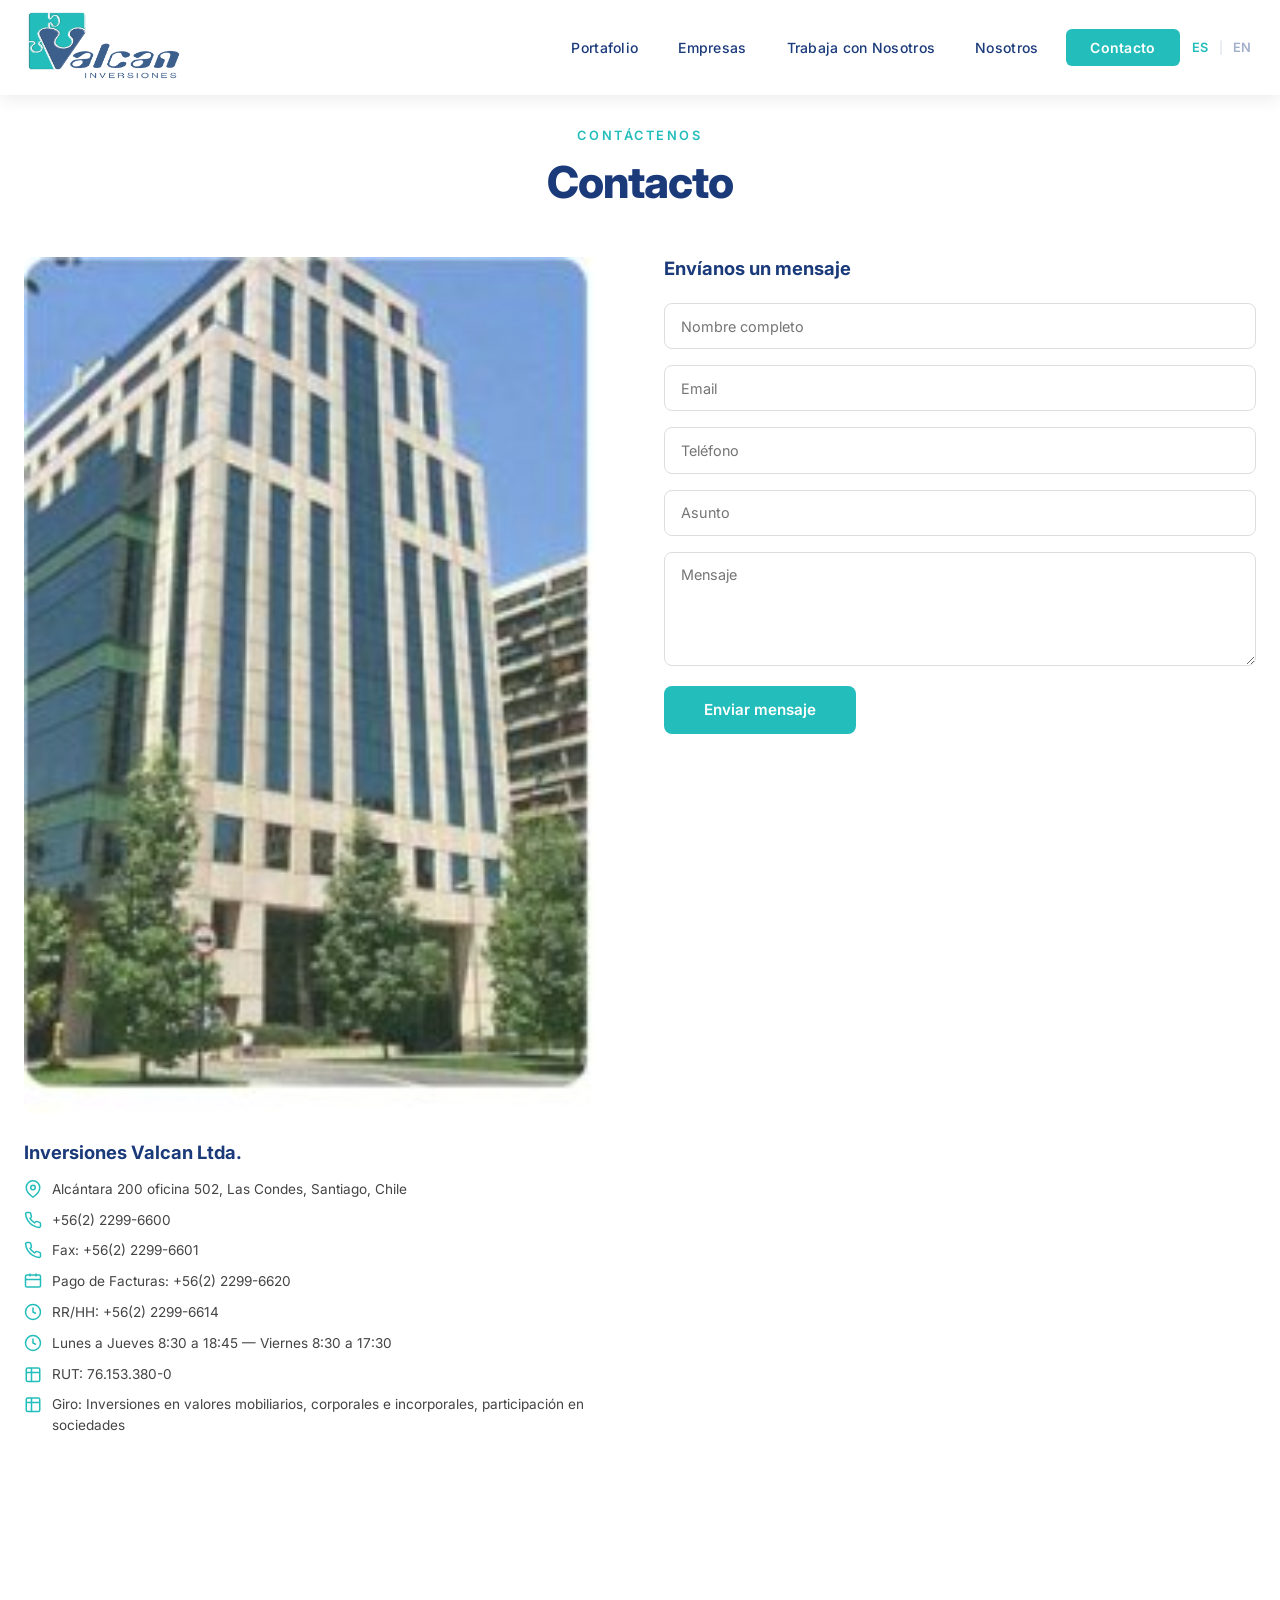
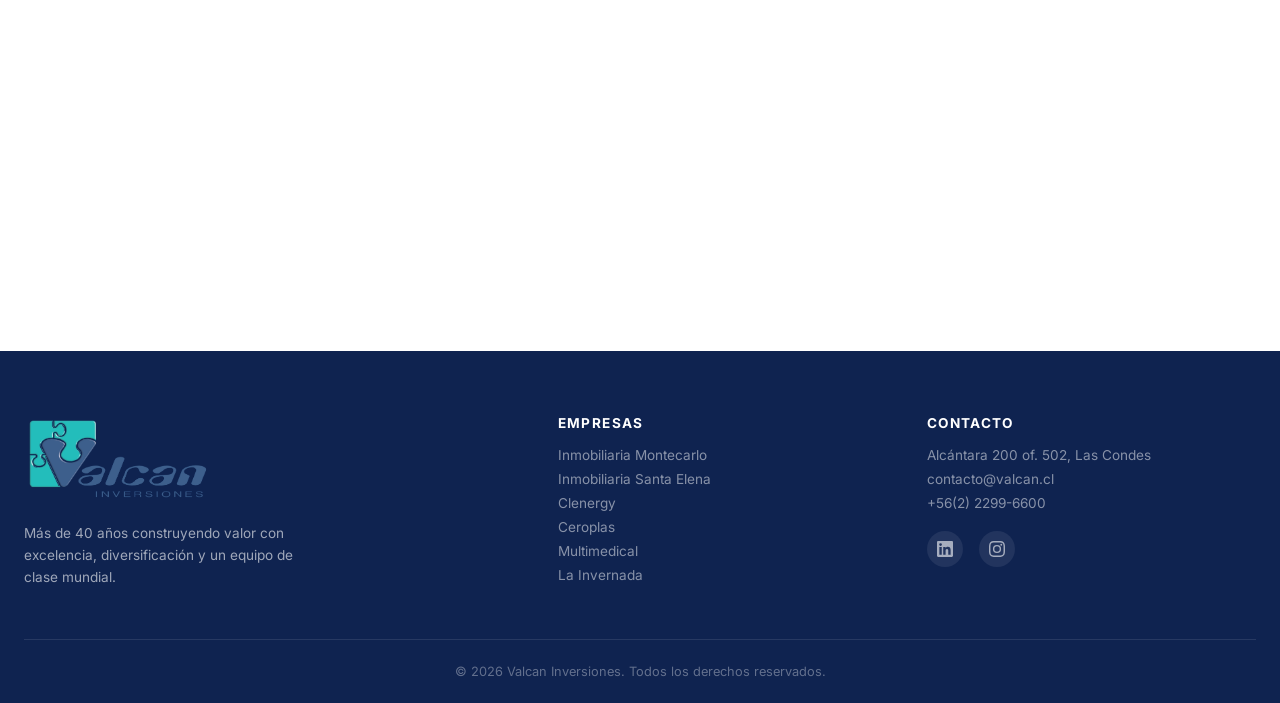
==== pages/contacto.html @ 9cddfce6 "fix: renombra imágenes sin espacios para compatibilidad con GitHub Pages Linux es case-sensitive y l" ====
<!DOCTYPE html>
<html lang="es">
<head>
  <meta charset="UTF-8">
  <meta name="viewport" content="width=device-width, initial-scale=1.0">
  <title>Contacto — Valcan Inversiones</title>
  <link rel="preconnect" href="https://fonts.googleapis.com">
  <link rel="preconnect" href="https://fonts.gstatic.com" crossorigin>
  <link href="https://fonts.googleapis.com/css2?family=Inter:wght@300;400;500;600;700;800&display=swap" rel="stylesheet">
  <link rel="stylesheet" href="../assets/css/style.css">
</head>
<body>

  <!-- NAV -->
  <nav class="nav nav--scrolled" id="nav">
    <div class="nav__container">
      <a href="../index.html" class="nav__logo">
        <img src="../assets/images/logo-valcan.png" alt="Valcan Inversiones">
      </a>
      <button class="nav__toggle" id="navToggle" aria-label="Menú">
        <span></span>
        <span></span>
        <span></span>
      </button>
      <ul class="nav__links" id="navLinks">
        <li><a href="../index.html#proyectos" data-i18n="nav.portfolio">Portafolio</a></li>
        <li><a href="empresas.html" data-i18n="nav.companies">Empresas</a></li>
        <li><a href="trabaja.html" data-i18n="nav.work">Trabaja con Nosotros</a></li>
        <li><a href="../index.html#quienes" data-i18n="nav.about">Nosotros</a></li>
        <li><a href="contacto.html" class="nav__cta" data-i18n="nav.contact">Contacto</a></li>
        <li class="nav__lang">
          <button class="nav__lang-btn nav__lang-btn--active" data-lang="es">ES</button>
          <span class="nav__lang-sep">|</span>
          <button class="nav__lang-btn" data-lang="en">EN</button>
        </li>
      </ul>
    </div>
  </nav>

  <!-- CONTACTO -->
  <section class="contacto-page" id="contacto">
    <div class="section__container">
      <p class="section__label" data-i18n="contact.label">Contáctenos</p>
      <h2 class="section__title" data-i18n="contact.title">Contacto</h2>
      <div class="contacto__grid">
        <div class="contacto__left fade-up">
          <div class="contacto__img">
            <img src="../assets/images/contacto.jpg" alt="Oficinas Valcan Inversiones">
          </div>
          <div class="contacto__datos">
            <h3 data-i18n="contact.company">Inversiones Valcan Ltda.</h3>
            <ul>
              <li>
                <svg viewBox="0 0 24 24" fill="none" stroke="currentColor" stroke-width="2"><path d="M21 10c0 7-9 13-9 13s-9-6-9-13a9 9 0 0118 0z"/><circle cx="12" cy="10" r="3"/></svg>
                Alcántara 200 oficina 502, Las Condes, Santiago, Chile
              </li>
              <li>
                <svg viewBox="0 0 24 24" fill="none" stroke="currentColor" stroke-width="2"><path d="M22 16.92v3a2 2 0 01-2.18 2 19.79 19.79 0 01-8.63-3.07 19.5 19.5 0 01-6-6 19.79 19.79 0 01-3.07-8.67A2 2 0 014.11 2h3a2 2 0 012 1.72c.127.96.361 1.903.7 2.81a2 2 0 01-.45 2.11L8.09 9.91a16 16 0 006 6l1.27-1.27a2 2 0 012.11-.45c.907.339 1.85.573 2.81.7A2 2 0 0122 16.92z"/></svg>
                +56(2) 2299-6600
              </li>
              <li>
                <svg viewBox="0 0 24 24" fill="none" stroke="currentColor" stroke-width="2"><path d="M22 16.92v3a2 2 0 01-2.18 2 19.79 19.79 0 01-8.63-3.07 19.5 19.5 0 01-6-6 19.79 19.79 0 01-3.07-8.67A2 2 0 014.11 2h3a2 2 0 012 1.72c.127.96.361 1.903.7 2.81a2 2 0 01-.45 2.11L8.09 9.91a16 16 0 006 6l1.27-1.27a2 2 0 012.11-.45c.907.339 1.85.573 2.81.7A2 2 0 0122 16.92z"/></svg>
                Fax: +56(2) 2299-6601
              </li>
              <li>
                <svg viewBox="0 0 24 24" fill="none" stroke="currentColor" stroke-width="2"><rect x="2" y="4" width="20" height="16" rx="2"/><path d="M16 2v4M8 2v4M2 10h20"/></svg>
                Pago de Facturas: +56(2) 2299-6620
              </li>
              <li>
                <svg viewBox="0 0 24 24" fill="none" stroke="currentColor" stroke-width="2"><circle cx="12" cy="12" r="10"/><path d="M12 6v6l4 2"/></svg>
                RR/HH: +56(2) 2299-6614
              </li>
              <li>
                <svg viewBox="0 0 24 24" fill="none" stroke="currentColor" stroke-width="2"><circle cx="12" cy="12" r="10"/><path d="M12 6v6l4 2"/></svg>
                Lunes a Jueves 8:30 a 18:45 — Viernes 8:30 a 17:30
              </li>
              <li>
                <svg viewBox="0 0 24 24" fill="none" stroke="currentColor" stroke-width="2"><rect x="3" y="4" width="18" height="18" rx="2"/><path d="M3 10h18M10 4v18"/></svg>
                RUT: 76.153.380-0
              </li>
              <li>
                <svg viewBox="0 0 24 24" fill="none" stroke="currentColor" stroke-width="2"><rect x="3" y="4" width="18" height="18" rx="2"/><path d="M3 10h18M10 4v18"/></svg>
                Giro: Inversiones en valores mobiliarios, corporales e incorporales, participación en sociedades
              </li>
            </ul>
          </div>
        </div>
        <div class="contacto__right fade-up">
          <form class="contacto__form" onsubmit="event.preventDefault(); alert('Mensaje enviado. Gracias por contactarnos.');">
            <h3 data-i18n="contact.form_title">Envíanos un mensaje</h3>
            <div class="form__group">
              <input type="text" placeholder="Nombre completo" data-i18n-ph="contact.ph_name" required>
            </div>
            <div class="form__group">
              <input type="email" placeholder="Email" data-i18n-ph="contact.ph_email" required>
            </div>
            <div class="form__group">
              <input type="tel" placeholder="Teléfono" data-i18n-ph="contact.ph_phone">
            </div>
            <div class="form__group">
              <input type="text" placeholder="Asunto" data-i18n-ph="contact.ph_subject" required>
            </div>
            <div class="form__group">
              <textarea placeholder="Mensaje" data-i18n-ph="contact.ph_message" rows="5" required></textarea>
            </div>
            <button type="submit" class="form__btn" data-i18n="contact.send">Enviar mensaje</button>
          </form>
        </div>
      </div>
      <div class="contacto__mapa fade-up">
        <iframe src="https://www.google.com/maps/embed?pb=!1m18!1m12!1m3!1d3330.0!2d-70.5817!3d-33.4167!2m3!1f0!2f0!3f0!3m2!1i1024!2i768!4f13.1!3m3!1m2!1s0x9662cf6388a2e4e1%3A0x0!2sAlc%C3%A1ntara%20200%2C%20Las%20Condes%2C%20Santiago!5e0!3m2!1ses!2scl!4v1" width="100%" height="400" style="border:0; border-radius:10px;" allowfullscreen="" loading="lazy" referrerpolicy="no-referrer-when-downgrade"></iframe>
      </div>
    </div>
  </section>

  <!-- FOOTER -->
  <footer class="footer">
    <div class="section__container">
      <div class="footer__grid">
        <div class="footer__col">
          <img src="../assets/images/logo-valcan.png" alt="Valcan Inversiones" class="footer__logo">
          <p class="footer__desc" data-i18n="footer.desc">Más de 40 años construyendo valor con excelencia, diversificación y un equipo de clase mundial.</p>
        </div>
        <div class="footer__col">
          <h4 data-i18n="footer.companies">Empresas</h4>
          <ul>
            <li><a href="#">Inmobiliaria Montecarlo</a></li>
            <li><a href="#">Inmobiliaria Santa Elena</a></li>
            <li><a href="#">Clenergy</a></li>
            <li><a href="#">Ceroplas</a></li>
            <li><a href="#">Multimedical</a></li>
            <li><a href="#">La Invernada</a></li>
          </ul>
        </div>
        <div class="footer__col">
          <h4 data-i18n="footer.contact">Contacto</h4>
          <ul>
            <li>Alcántara 200 of. 502, Las Condes</li>
            <li><a href="mailto:contacto@valcan.cl">contacto@valcan.cl</a></li>
            <li><a href="tel:+56222996600">+56(2) 2299-6600</a></li>
          </ul>
          <div class="footer__social">
            <a href="#" aria-label="LinkedIn">
              <svg viewBox="0 0 24 24" fill="currentColor"><path d="M20.447 20.452h-3.554v-5.569c0-1.328-.027-3.037-1.852-3.037-1.853 0-2.136 1.445-2.136 2.939v5.667H9.351V9h3.414v1.561h.046c.477-.9 1.637-1.85 3.37-1.85 3.601 0 4.267 2.37 4.267 5.455v6.286zM5.337 7.433a2.062 2.062 0 01-2.063-2.065 2.064 2.064 0 112.063 2.065zm1.782 13.019H3.555V9h3.564v11.452zM22.225 0H1.771C.792 0 0 .774 0 1.729v20.542C0 23.227.792 24 1.771 24h20.451C23.2 24 24 23.227 24 22.271V1.729C24 .774 23.2 0 22.222 0h.003z"/></svg>
            </a>
            <a href="#" aria-label="Instagram">
              <svg viewBox="0 0 24 24" fill="currentColor"><path d="M12 2.163c3.204 0 3.584.012 4.85.07 3.252.148 4.771 1.691 4.919 4.919.058 1.265.069 1.645.069 4.849 0 3.205-.012 3.584-.069 4.849-.149 3.225-1.664 4.771-4.919 4.919-1.266.058-1.644.07-4.85.07-3.204 0-3.584-.012-4.849-.07-3.26-.149-4.771-1.699-4.919-4.92-.058-1.265-.07-1.644-.07-4.849 0-3.204.013-3.583.07-4.849.149-3.227 1.664-4.771 4.919-4.919 1.266-.057 1.645-.069 4.849-.069zM12 0C8.741 0 8.333.014 7.053.072 2.695.272.273 2.69.073 7.052.014 8.333 0 8.741 0 12c0 3.259.014 3.668.072 4.948.2 4.358 2.618 6.78 6.98 6.98C8.333 23.986 8.741 24 12 24c3.259 0 3.668-.014 4.948-.072 4.354-.2 6.782-2.618 6.979-6.98.059-1.28.073-1.689.073-4.948 0-3.259-.014-3.667-.072-4.947-.196-4.354-2.617-6.78-6.979-6.98C15.668.014 15.259 0 12 0zm0 5.838a6.162 6.162 0 100 12.324 6.162 6.162 0 000-12.324zM12 16a4 4 0 110-8 4 4 0 010 8zm6.406-11.845a1.44 1.44 0 100 2.881 1.44 1.44 0 000-2.881z"/></svg>
            </a>
          </div>
        </div>
      </div>
      <div class="footer__bottom">
        <p data-i18n="footer.copy">&copy; 2026 Valcan Inversiones. Todos los derechos reservados.</p>
      </div>
    </div>
  </footer>

  <script src="../assets/js/main.js"></script>

</body>
</html>
---- assets/css/style.css ----
/* ===== RESET & BASE ===== */
*,
*::before,
*::after {
  margin: 0;
  padding: 0;
  box-sizing: border-box;
}

:root {
  --azul: #1a3a7a;
  --teal: #23bdbb;
  --blanco: #ffffff;
  --negro: #0a0a0a;
  --gris: #f5f5f7;
  --azul-oscuro: #0f2350;
}

html {
  scroll-behavior: smooth;
}

body {
  font-family: 'Inter', sans-serif;
  color: var(--negro);
  background: var(--blanco);
  overflow-x: hidden;
}

/* ===== NAV ===== */
.nav {
  position: fixed;
  top: 0;
  left: 0;
  width: 100%;
  z-index: 1000;
  padding: 1rem 0;
  transition: background 0.4s ease, padding 0.4s ease, box-shadow 0.4s ease;
}

.nav--scrolled {
  background: #ffffff;
  padding: 0.5rem 0;
  box-shadow: 0 4px 16px rgba(0, 0, 0, 0.08);
}

.nav--scrolled .nav__toggle span {
  background: var(--azul);
}

.nav--scrolled .nav__links--open li a {
  color: #ffffff;
  font-size: 1.125rem;
}

.nav--scrolled .nav__links--open li a:hover {
  color: var(--teal);
}

.nav--scrolled .nav__links--open .nav__cta {
  background: #3dbf8a;
  color: #ffffff;
}

.nav--scrolled .nav__links--open .nav__lang-btn {
  color: rgba(255,255,255,0.5);
}

.nav--scrolled .nav__links--open .nav__lang-btn--active {
  color: var(--teal);
}

.nav--scrolled .nav__links--open .nav__lang-sep {
  color: rgba(255,255,255,0.25);
}

.nav__container {
  max-width: 1280px;
  margin: 0 auto;
  padding: 0 1.5rem;
  display: flex;
  align-items: center;
  justify-content: space-between;
}

.nav__logo img {
  height: 100px;
  width: auto;
  transition: height 0.4s ease;
}

.nav--scrolled .nav__logo img {
  height: 70px;
}

/* Hamburger */
.nav__toggle {
  display: flex;
  flex-direction: column;
  gap: 5px;
  background: none;
  border: none;
  cursor: pointer;
  padding: 4px;
  z-index: 1001;
}

.nav__toggle span {
  display: block;
  width: 26px;
  height: 2px;
  background: var(--blanco);
  border-radius: 2px;
  transition: transform 0.3s ease, opacity 0.3s ease;
}

.nav__toggle--active span:nth-child(1) {
  transform: translateY(7px) rotate(45deg);
}

.nav__toggle--active span:nth-child(2) {
  opacity: 0;
}

.nav__toggle--active span:nth-child(3) {
  transform: translateY(-7px) rotate(-45deg);
}

/* Nav links - mobile */
.nav__links {
  position: fixed;
  top: 0;
  right: -100%;
  width: 280px;
  height: 100vh;
  background: #1a3a7a;
  list-style: none;
  display: flex;
  flex-direction: column;
  padding: 6rem 2rem 2rem;
  gap: 0.5rem;
  transition: right 0.4s ease;
}

.nav__links--open {
  right: 0;
}

.nav__links li a {
  color: #ffffff;
  text-decoration: none;
  font-size: 1.125rem;
  font-weight: 500;
  padding: 0.75rem 0;
  display: block;
  letter-spacing: 0.02em;
  transition: color 0.3s ease;
  border-bottom: 1px solid rgba(255, 255, 255, 0.08);
}

.nav__links li a:hover {
  color: var(--teal);
}

.nav__links .nav__cta {
  margin-top: 1rem;
  background: var(--teal);
  color: var(--blanco);
  text-align: center;
  padding: 0.75rem 1.5rem;
  border-radius: 6px;
  border-bottom: none;
  font-weight: 600;
  transition: background 0.3s ease;
}

.nav__links .nav__cta:hover {
  background: #1da5a3;
  color: var(--blanco);
}

/* Language selector */
.nav__lang {
  display: flex;
  align-items: center;
  gap: 0.35rem;
  margin-left: 0.5rem;
  padding: 0.5rem 0;
}

.nav__lang-btn {
  background: none;
  border: none;
  color: rgba(255,255,255,0.5);
  font-family: 'Inter', sans-serif;
  font-size: 0.8rem;
  font-weight: 600;
  cursor: pointer;
  padding: 0.15rem 0.3rem;
  border-radius: 3px;
  transition: color 0.3s ease;
}

.nav__lang-btn--active {
  color: var(--teal);
}

.nav__lang-sep {
  color: rgba(255,255,255,0.25);
  font-size: 0.75rem;
}

.nav--scrolled .nav__lang-btn {
  color: rgba(26,58,122,0.4);
}

.nav--scrolled .nav__lang-btn--active {
  color: var(--teal);
}

.nav--scrolled .nav__lang-sep {
  color: rgba(26,58,122,0.2);
}

/* ===== HERO ===== */
.hero {
  position: relative;
  min-height: 100vh;
  display: flex;
  align-items: center;
  justify-content: center;
  overflow: hidden;
}

.hero__bg {
  position: absolute;
  inset: 0;
  z-index: 0;
}

.hero__bg img {
  width: 100%;
  height: 100%;
  object-fit: cover;
  object-position: center;
}

.hero__overlay {
  position: absolute;
  inset: 0;
  z-index: 1;
  background: linear-gradient(
    160deg,
    rgba(15, 35, 80, 0.88) 0%,
    rgba(10, 10, 10, 0.7) 50%,
    rgba(15, 35, 80, 0.85) 100%
  );
}

.hero__content {
  position: relative;
  z-index: 2;
  max-width: 800px;
  padding: 6rem 1.5rem 3rem;
  text-align: center;
}

.hero__subtitle {
  color: var(--teal);
  font-size: 0.875rem;
  font-weight: 600;
  letter-spacing: 0.25em;
  text-transform: uppercase;
  margin-bottom: 1.25rem;
  opacity: 0;
  transform: translateY(20px);
  animation: fadeUp 0.8s ease 0.3s forwards;
}

.hero__title {
  color: var(--blanco);
  font-size: clamp(2.2rem, 6vw, 4.5rem);
  font-weight: 800;
  line-height: 1.1;
  margin-bottom: 1.5rem;
  letter-spacing: -0.02em;
  opacity: 0;
  transform: translateY(20px);
  animation: fadeUp 0.8s ease 0.5s forwards;
}

.hero__desc {
  color: rgba(255, 255, 255, 0.8);
  font-size: clamp(0.95rem, 2vw, 1.15rem);
  line-height: 1.7;
  max-width: 600px;
  margin: 0 auto 2.5rem;
  font-weight: 300;
  opacity: 0;
  transform: translateY(20px);
  animation: fadeUp 0.8s ease 0.7s forwards;
}

.hero__btn {
  display: inline-block;
  background: var(--teal);
  color: var(--blanco);
  text-decoration: none;
  padding: 1rem 2.5rem;
  border-radius: 6px;
  font-size: 0.95rem;
  font-weight: 600;
  letter-spacing: 0.02em;
  transition: background 0.3s ease, transform 0.3s ease, box-shadow 0.3s ease;
  opacity: 0;
  transform: translateY(20px);
  animation: fadeUp 0.8s ease 0.9s forwards;
}

.hero__btn:hover {
  background: #1da5a3;
  transform: translateY(-2px);
  box-shadow: 0 8px 30px rgba(35, 189, 187, 0.35);
}

@keyframes fadeUp {
  to {
    opacity: 1;
    transform: translateY(0);
  }
}

/* ===== FADE-UP ANIMATION ===== */
.fade-up {
  opacity: 0;
  transform: translateY(30px);
  transition: opacity 0.7s ease, transform 0.7s ease;
}

.fade-up--visible {
  opacity: 1;
  transform: translateY(0);
}

/* ===== SECTION COMMON ===== */
.section__container {
  max-width: 1280px;
  margin: 0 auto;
  padding: 0 1.5rem;
}

.section__label {
  color: var(--teal);
  font-size: 0.8rem;
  font-weight: 600;
  letter-spacing: 0.2em;
  text-transform: uppercase;
  text-align: center;
  margin-bottom: 0.75rem;
}

.section__label--light {
  color: var(--teal);
}

.section__title {
  font-size: clamp(1.75rem, 4vw, 2.75rem);
  font-weight: 800;
  text-align: center;
  color: var(--azul);
  margin-bottom: 3rem;
  letter-spacing: -0.02em;
}

.section__title--light {
  color: var(--blanco);
}

/* ===== RUBROS ===== */
.rubros {
  padding: 5rem 0;
  background: var(--blanco);
}

.rubros__grid {
  display: grid;
  grid-template-columns: 1fr;
  gap: 2rem;
}

.rubros__item {
  text-align: center;
  padding: 2rem 1.5rem;
  border-radius: 12px;
  background: var(--gris);
  transition: transform 0.3s ease, box-shadow 0.3s ease;
}

.rubros__item:hover {
  transform: translateY(-6px);
  box-shadow: 0 12px 40px rgba(26, 58, 122, 0.12);
}

.rubros__icon {
  width: 56px;
  height: 56px;
  margin: 0 auto 1.25rem;
  color: var(--azul);
}

.rubros__icon svg {
  width: 100%;
  height: 100%;
}

.rubros__item h3 {
  font-size: 1rem;
  font-weight: 700;
  color: var(--azul);
  margin-bottom: 0.5rem;
}

.rubros__item p {
  font-size: 0.85rem;
  color: #666;
  line-height: 1.5;
}

/* ===== PROYECTOS ===== */
.proyectos {
  padding: 5rem 0;
  background: var(--azul-oscuro);
}

.proyectos__grid {
  display: grid;
  grid-template-columns: 1fr;
  gap: 1rem;
  margin-bottom: 3rem;
}

.proyectos__item {
  position: relative;
  background: var(--bg, var(--azul));
  border-radius: 10px;
  overflow: hidden;
  min-height: 200px;
  cursor: pointer;
}

.proyectos__item img {
  position: absolute;
  inset: 0;
  width: 100%;
  height: 100%;
  object-fit: cover;
  z-index: 0;
}

.proyectos__overlay {
  position: absolute;
  inset: 0;
  display: flex;
  flex-direction: column;
  justify-content: flex-end;
  padding: 1.5rem;
  background: linear-gradient(to top, rgba(10,25,60,0.85) 0%, rgba(10,25,60,0.2) 60%, transparent 100%);
  transition: background 0.3s ease;
}

.proyectos__item:hover .proyectos__overlay {
  background: linear-gradient(to top, rgba(10,25,60,0.9) 0%, rgba(10,25,60,0.4) 60%, rgba(10,25,60,0.15) 100%);
}

.proyectos__cat {
  font-size: 0.7rem;
  font-weight: 600;
  text-transform: uppercase;
  letter-spacing: 0.15em;
  color: var(--teal);
  margin-bottom: 0.25rem;
}

.proyectos__overlay h3 {
  color: var(--blanco);
  font-size: 1.15rem;
  font-weight: 700;
}

.proyectos__overlay p {
  color: rgba(255,255,255,0.7);
  font-size: 0.8rem;
  margin-top: 0.25rem;
}

/* Stats */
.proyectos__stats {
  display: grid;
  grid-template-columns: repeat(2, 1fr);
  gap: 1.5rem;
  padding-top: 1rem;
}

.proyectos__stat {
  text-align: center;
}

.proyectos__stat-num {
  display: block;
  font-size: clamp(1.5rem, 4vw, 2.5rem);
  font-weight: 800;
  color: var(--teal);
}

.proyectos__stat-label {
  font-size: 0.8rem;
  color: rgba(255,255,255,0.6);
  text-transform: uppercase;
  letter-spacing: 0.05em;
}

/* ===== QUIÉNES SOMOS ===== */
.quienes {
  padding: 5rem 0;
  background: var(--blanco);
}

.quienes__grid {
  display: grid;
  grid-template-columns: 1fr;
  gap: 2.5rem;
}

.quienes__img img {
  width: 100%;
  border-radius: 10px;
  object-fit: cover;
  max-height: 400px;
}

.quienes__text p {
  font-size: 0.95rem;
  line-height: 1.8;
  color: #444;
  margin-bottom: 1.25rem;
}

.quienes__text p:last-child {
  margin-bottom: 0;
}

/* ===== RANKING DONUT ===== */
.ranking {
  margin-top: 4rem;
  max-width: 750px;
  margin-left: auto;
  margin-right: auto;
}

.ranking__title {
  font-size: 1.15rem;
  font-weight: 700;
  color: var(--azul);
  text-align: center;
  margin-bottom: 2rem;
}

.ranking__donut {
  display: flex;
  flex-direction: column;
  align-items: center;
  gap: 2rem;
}

.ranking__illustration {
  display: none;
  flex-shrink: 0;
}

.ranking__illustration svg {
  height: 100%;
  width: auto;
}

.ranking__canvas-wrap {
  width: 240px;
  height: 240px;
  flex-shrink: 0;
}

.ranking__legend {
  display: flex;
  flex-direction: column;
  gap: 0.5rem;
  width: 100%;
  max-width: 300px;
}

.ranking__legend-item {
  display: flex;
  align-items: center;
  gap: 0.6rem;
  font-size: 0.82rem;
  color: #555;
}

.ranking__legend-dot {
  width: 12px;
  height: 12px;
  border-radius: 3px;
  flex-shrink: 0;
}

.ranking__legend-name {
  flex: 1;
  font-weight: 500;
}

.ranking__legend-pct {
  font-weight: 700;
  color: var(--azul);
}

.ranking__legend-item--highlight .ranking__legend-name {
  color: var(--teal);
  font-weight: 700;
}

.ranking__legend-item--highlight .ranking__legend-pct {
  color: var(--teal);
}

.ranking__source {
  font-size: 0.7rem;
  color: #999;
  text-align: right;
  margin-top: 1.5rem;
  font-style: italic;
}

/* ===== FUNDADOR ===== */
.fundador {
  padding: 5rem 0;
  background: var(--gris);
}

.fundador__grid {
  display: flex;
  flex-direction: column;
  align-items: center;
  gap: 2.5rem;
}

.fundador__photo {
  flex-shrink: 0;
}

.fundador__img {
  width: 140px;
  height: 140px;
  border-radius: 50%;
  object-fit: cover;
  box-shadow: 0 8px 30px rgba(26, 58, 122, 0.25);
}

.fundador__content {
  text-align: center;
  max-width: 600px;
}

.fundador__quote-icon {
  width: 36px;
  height: auto;
  color: var(--teal);
  opacity: 0.4;
  margin-bottom: 1.25rem;
}

.fundador__blockquote {
  font-size: clamp(1.05rem, 2.5vw, 1.3rem);
  line-height: 1.7;
  color: var(--azul);
  font-weight: 400;
  font-style: italic;
  margin-bottom: 1.5rem;
}

.fundador__info strong {
  display: block;
  font-size: 1rem;
  font-weight: 700;
  color: var(--azul);
}

.fundador__info span {
  font-size: 0.85rem;
  color: #888;
}

/* ===== TIMELINE ===== */
.timeline {
  padding: 5rem 0;
  background: var(--azul);
}

.timeline__list {
  position: relative;
  max-width: 700px;
  margin: 0 auto;
  padding-left: 2rem;
}

.timeline__list::before {
  content: '';
  position: absolute;
  left: 6px;
  top: 0;
  bottom: 0;
  width: 2px;
  background: rgba(255,255,255,0.15);
}

.timeline__item {
  position: relative;
  padding-bottom: 2.5rem;
}

.timeline__item:last-child {
  padding-bottom: 0;
}

.timeline__stem {
  display: none;
}

.timeline__dot {
  position: absolute;
  left: -2rem;
  top: 0.35rem;
  width: 14px;
  height: 14px;
  border-radius: 50%;
  background: var(--teal);
  border: 3px solid var(--azul);
  z-index: 1;
  transform: translateX(calc(-50% + 7px));
}

.timeline__card {
  background: rgba(255,255,255,0.06);
  border-radius: 10px;
  padding: 1.25rem 1.5rem;
  border: 1px solid rgba(255,255,255,0.08);
}

.timeline__year {
  font-size: 0.7rem;
  font-weight: 700;
  text-transform: uppercase;
  letter-spacing: 0.15em;
  color: var(--teal);
}

.timeline__card h3 {
  color: var(--blanco);
  font-size: 1.05rem;
  font-weight: 700;
  margin: 0.35rem 0 0.5rem;
}

.timeline__card p {
  color: rgba(255,255,255,0.65);
  font-size: 0.875rem;
  line-height: 1.6;
}

/* ===== PREMIOS ===== */
.premios {
  padding: 5rem 0;
  background: var(--blanco);
}

.premios__intro {
  font-size: 1.05rem;
  color: #444;
  line-height: 1.7;
  text-align: center;
  max-width: 650px;
  margin: -1.5rem auto 2.5rem;
}

.premios__list {
  list-style: none;
  max-width: 750px;
  margin: 0 auto 3.5rem;
  display: flex;
  flex-direction: column;
  gap: 0.75rem;
}

.premios__list li {
  position: relative;
  padding-left: 1.5rem;
  font-size: 0.9rem;
  color: #444;
  line-height: 1.6;
}

.premios__list li::before {
  content: '';
  position: absolute;
  left: 0;
  top: 0.5rem;
  width: 8px;
  height: 8px;
  border-radius: 50%;
  background: var(--teal);
}

.premios__trofeos {
  display: grid;
  grid-template-columns: 1fr;
  gap: 2rem;
}

.premios__trofeo {
  text-align: center;
}

.premios__trofeo-img {
  width: 200px;
  height: 260px;
  margin: 0 auto 1.25rem;
  border-radius: 10px;
  overflow: hidden;
  background: var(--gris);
}

.premios__trofeo-img img {
  width: 100%;
  height: 100%;
  object-fit: contain;
}

.premios__trofeo h3 {
  color: var(--azul);
  font-size: 1rem;
  font-weight: 700;
  margin-bottom: 0.25rem;
}

.premios__trofeo p {
  color: #666;
  font-size: 0.85rem;
}

/* ===== EMPRESAS ===== */
.empresas {
  padding: 5rem 0;
  background: var(--blanco);
}

.empresas--page {
  padding-top: 8rem;
}

.empresas__subtitle {
  font-size: 1.1rem;
  font-weight: 700;
  color: var(--azul);
  margin-bottom: 1.5rem;
  padding-bottom: 0.5rem;
  border-bottom: 2px solid var(--teal);
  display: inline-block;
}

.empresas__grid {
  display: grid;
  grid-template-columns: 1fr;
  gap: 1rem;
  margin-bottom: 3rem;
}

.empresas__card {
  padding: 1.5rem;
  border-radius: 10px;
  border: 1px solid #e8e8e8;
  transition: transform 0.3s ease, box-shadow 0.3s ease, border-color 0.3s ease;
}

.empresas__card:hover {
  transform: translateY(-4px);
  box-shadow: 0 8px 30px rgba(26, 58, 122, 0.1);
  border-color: var(--teal);
}

.empresas__card h4 {
  font-size: 0.95rem;
  font-weight: 700;
  color: var(--azul);
  margin-bottom: 0.5rem;
}

.empresas__card p {
  font-size: 0.85rem;
  color: #666;
  line-height: 1.5;
}

/* ===== FOOTER ===== */
.footer {
  padding: 4rem 0 0;
  background: var(--azul-oscuro);
  color: var(--blanco);
}

.footer__grid {
  display: grid;
  grid-template-columns: 1fr;
  gap: 2.5rem;
  padding-bottom: 3rem;
  border-bottom: 1px solid rgba(255,255,255,0.1);
}

.footer__logo {
  height: 88px;
  width: auto;
  margin-bottom: 1rem;
}

.footer__desc {
  font-size: 0.85rem;
  color: rgba(255,255,255,0.6);
  line-height: 1.6;
  max-width: 300px;
}

.footer__col h4 {
  font-size: 0.85rem;
  font-weight: 700;
  text-transform: uppercase;
  letter-spacing: 0.1em;
  margin-bottom: 1rem;
  color: var(--blanco);
}

.footer__col ul {
  list-style: none;
}

.footer__col ul li {
  margin-bottom: 0.5rem;
  font-size: 0.85rem;
  color: rgba(255,255,255,0.5);
}

.footer__col ul li a {
  color: rgba(255,255,255,0.5);
  text-decoration: none;
  transition: color 0.3s ease;
}

.footer__col ul li a:hover {
  color: var(--teal);
}

.footer__social {
  display: flex;
  gap: 1rem;
  margin-top: 1.25rem;
}

.footer__social a {
  width: 36px;
  height: 36px;
  border-radius: 50%;
  background: rgba(255,255,255,0.08);
  display: flex;
  align-items: center;
  justify-content: center;
  color: rgba(255,255,255,0.6);
  transition: background 0.3s ease, color 0.3s ease;
}

.footer__social a:hover {
  background: var(--teal);
  color: var(--blanco);
}

.footer__social svg {
  width: 16px;
  height: 16px;
}

.footer__bottom {
  text-align: center;
  padding: 1.5rem 0;
}

.footer__bottom p {
  font-size: 0.8rem;
  color: rgba(255,255,255,0.35);
}

/* ===== DESKTOP (768px+) ===== */
@media (min-width: 768px) {
  .nav__toggle {
    display: none;
  }

  .nav__links {
    position: static;
    width: auto;
    height: auto;
    background: transparent;
    flex-direction: row;
    padding: 0;
    gap: 0;
    align-items: center;
  }

  .nav--scrolled .nav__links li a {
    color: var(--azul);
  }

  .nav--scrolled .nav__links li a:hover {
    color: var(--teal);
  }

  .nav--scrolled .nav__links .nav__cta {
    color: var(--blanco);
  }

  .nav__links li a {
    font-size: 0.875rem;
    padding: 0.5rem 1.25rem;
    border-bottom: none;
    position: relative;
  }

  .nav__links li a::after {
    content: '';
    position: absolute;
    bottom: 0;
    left: 50%;
    width: 0;
    height: 2px;
    background: var(--teal);
    transition: width 0.3s ease, left 0.3s ease;
  }

  .nav__links li a:hover::after {
    width: 60%;
    left: 20%;
  }

  .nav__links .nav__cta {
    margin-top: 0;
    margin-left: 0.5rem;
    padding: 0.6rem 1.5rem;
  }

  .nav__links .nav__cta::after {
    display: none;
  }

  .hero__content {
    padding: 0 2rem;
  }

  /* Rubros desktop */
  .rubros__grid {
    grid-template-columns: repeat(5, 1fr);
    gap: 1.5rem;
  }

  /* Proyectos desktop */
  .proyectos__grid {
    grid-template-columns: repeat(4, 1fr);
    grid-auto-rows: 220px;
  }

  .proyectos__item--wide {
    grid-column: span 2;
  }

  .proyectos__item--tall {
    grid-row: span 2;
  }

  .proyectos__stats {
    grid-template-columns: repeat(4, 1fr);
  }

  /* Quiénes Somos desktop */
  .quienes__grid {
    grid-template-columns: 1fr 1.2fr;
    gap: 3.5rem;
    align-items: center;
  }

  .quienes__img img {
    max-height: 500px;
  }

  .ranking__donut {
    flex-direction: row;
    justify-content: center;
    align-items: center;
    gap: 2.5rem;
  }

  .ranking__illustration {
    display: block;
    height: 280px;
  }

  .ranking__canvas-wrap {
    width: 280px;
    height: 280px;
  }

  /* Fundador desktop */
  .fundador__grid {
    flex-direction: row;
    gap: 4rem;
  }

  .fundador__img {
    width: 180px;
    height: 180px;
  }

  .fundador__content {
    text-align: left;
  }

  /* Premios desktop */
  .premios__trofeos {
    grid-template-columns: repeat(3, 1fr);
  }

  /* Timeline desktop — horizontal */
  .timeline__list {
    display: grid;
    grid-template-columns: repeat(6, 1fr);
    gap: 0;
    max-width: 100%;
    padding-left: 0;
    position: relative;
  }

  .timeline__list::before {
    left: 0;
    right: 0;
    top: auto;
    bottom: auto;
    width: 100%;
    height: 2px;
    background: var(--teal);
    opacity: 0.5;
    /* Position at the dot row center */
    top: calc(50%);
    transform: translateY(-50%);
  }

  .timeline__item {
    display: flex;
    flex-direction: column;
    align-items: center;
    padding-bottom: 0;
    position: relative;
  }

  .timeline__stem {
    display: block;
    width: 1px;
    height: 28px;
    background: var(--teal);
    opacity: 0.5;
    flex-shrink: 0;
  }

  .timeline__year {
    font-size: 1.1rem;
    font-weight: 800;
    letter-spacing: 0.05em;
    color: var(--teal);
    margin-bottom: 0;
  }

  .timeline__dot {
    position: relative;
    left: auto;
    top: auto;
    transform: none;
    width: 14px;
    height: 14px;
    background: var(--teal);
    border: 3px solid var(--blanco);
    flex-shrink: 0;
    z-index: 2;
  }

  .timeline__card {
    text-align: center;
    padding: 0.75rem 0.5rem;
    background: transparent;
    border: none;
  }

  .timeline__card h3 {
    font-size: 0.8rem;
    margin: 0 0 0.3rem;
  }

  .timeline__card p {
    font-size: 0.7rem;
    line-height: 1.45;
  }

  /* Empresas desktop */
  .empresas__grid {
    grid-template-columns: repeat(2, 1fr);
  }

  /* Footer desktop */
  .footer__grid {
    grid-template-columns: 1.5fr 1fr 1fr;
  }
}

@media (min-width: 1024px) {
  .nav__logo img {
    height: 110px;
  }

  .nav--scrolled .nav__logo img {
    height: 75px;
  }

  .empresas__grid {
    grid-template-columns: repeat(3, 1fr);
  }

  .rubros__item {
    padding: 2.5rem 1.5rem;
  }
}

/* ===== CONTACTO PAGE ===== */
.contacto-page {
  padding: 8rem 0 4rem;
  background: var(--blanco);
}

.contacto__grid {
  display: grid;
  grid-template-columns: 1fr;
  gap: 3rem;
  margin-bottom: 3rem;
}

.contacto__img img {
  width: 100%;
  border-radius: 10px;
  object-fit: contain;
  background: var(--blanco);
}

.contacto__datos h3 {
  font-size: 1.15rem;
  font-weight: 700;
  color: var(--azul);
  margin: 1.5rem 0 1rem;
}

.contacto__datos ul {
  list-style: none;
  display: flex;
  flex-direction: column;
  gap: 0.65rem;
}

.contacto__datos li {
  display: flex;
  align-items: flex-start;
  gap: 0.6rem;
  font-size: 0.85rem;
  color: #444;
  line-height: 1.5;
}

.contacto__datos li svg {
  width: 18px;
  height: 18px;
  flex-shrink: 0;
  color: var(--teal);
  margin-top: 1px;
}

.contacto__form h3 {
  font-size: 1.15rem;
  font-weight: 700;
  color: var(--azul);
  margin-bottom: 1.5rem;
}

.contacto__mapa {
  margin-top: 2rem;
}

/* ===== FORMS (shared) ===== */
.form__group {
  margin-bottom: 1rem;
}

.form__group input,
.form__group textarea {
  width: 100%;
  padding: 0.85rem 1rem;
  border: 1px solid #ddd;
  border-radius: 8px;
  font-family: 'Inter', sans-serif;
  font-size: 0.9rem;
  color: var(--negro);
  transition: border-color 0.3s ease, box-shadow 0.3s ease;
  background: var(--blanco);
}

.form__group input:focus,
.form__group textarea:focus {
  outline: none;
  border-color: var(--teal);
  box-shadow: 0 0 0 3px rgba(35, 189, 187, 0.1);
}

.form__group textarea {
  resize: vertical;
}

.form__row {
  display: grid;
  grid-template-columns: 1fr;
  gap: 1rem;
}

.form__btn {
  display: inline-block;
  background: var(--teal);
  color: var(--blanco);
  border: none;
  padding: 0.9rem 2.5rem;
  border-radius: 8px;
  font-family: 'Inter', sans-serif;
  font-size: 0.95rem;
  font-weight: 600;
  cursor: pointer;
  transition: background 0.3s ease, transform 0.3s ease, box-shadow 0.3s ease;
}

.form__btn:hover {
  background: #1da5a3;
  transform: translateY(-2px);
  box-shadow: 0 8px 25px rgba(35, 189, 187, 0.3);
}

.form__group--file {
  margin-bottom: 1.5rem;
}

.form__file-label {
  display: inline-flex;
  align-items: center;
  gap: 0.5rem;
  padding: 0.7rem 1.25rem;
  border: 2px dashed #ccc;
  border-radius: 8px;
  cursor: pointer;
  font-size: 0.85rem;
  color: #666;
  transition: border-color 0.3s ease, color 0.3s ease;
}

.form__file-label:hover {
  border-color: var(--teal);
  color: var(--teal);
}

/* ===== TRABAJA PAGE ===== */
.trabaja-hero {
  position: relative;
  min-height: 45vh;
  display: flex;
  align-items: center;
  justify-content: center;
  background: var(--azul);
  overflow: hidden;
}

.trabaja-hero__overlay {
  position: absolute;
  inset: 0;
  background: linear-gradient(135deg, var(--azul) 0%, var(--azul-oscuro) 100%);
}

.trabaja-hero__content {
  position: relative;
  z-index: 1;
  text-align: center;
  padding: 6rem 1.5rem 3rem;
}

.trabaja-hero__label {
  color: var(--teal);
  font-size: 0.8rem;
  font-weight: 600;
  letter-spacing: 0.25em;
  text-transform: uppercase;
  margin-bottom: 1rem;
}

.trabaja-hero__title {
  color: var(--blanco);
  font-size: clamp(2rem, 5vw, 3.5rem);
  font-weight: 800;
  margin-bottom: 1rem;
  letter-spacing: -0.02em;
}

.trabaja-hero__desc {
  color: rgba(255,255,255,0.75);
  font-size: clamp(0.9rem, 2vw, 1.1rem);
  max-width: 550px;
  margin: 0 auto;
  line-height: 1.7;
  font-weight: 300;
}

.trabaja-cultura {
  padding: 5rem 0;
  background: var(--blanco);
}

.trabaja-cultura__grid {
  display: grid;
  grid-template-columns: 1fr;
  gap: 2rem;
}

.trabaja-cultura__card {
  text-align: center;
  padding: 2rem 1.5rem;
  border-radius: 12px;
  background: var(--gris);
  transition: transform 0.3s ease, box-shadow 0.3s ease;
}

.trabaja-cultura__card:hover {
  transform: translateY(-6px);
  box-shadow: 0 12px 40px rgba(26, 58, 122, 0.1);
}

.trabaja-cultura__icon {
  width: 56px;
  height: 56px;
  margin: 0 auto 1.25rem;
  color: var(--azul);
}

.trabaja-cultura__icon svg {
  width: 100%;
  height: 100%;
}

.trabaja-cultura__card h3 {
  font-size: 1.05rem;
  font-weight: 700;
  color: var(--azul);
  margin-bottom: 0.5rem;
}

.trabaja-cultura__card p {
  font-size: 0.85rem;
  color: #666;
  line-height: 1.6;
}

.trabaja-form-section {
  padding: 5rem 0;
  background: var(--azul);
}

.trabaja-form {
  max-width: 700px;
  margin: 0 auto;
}

.trabaja-form .form__group input,
.trabaja-form .form__group textarea {
  background: rgba(255,255,255,0.08);
  border-color: rgba(255,255,255,0.15);
  color: var(--blanco);
}

.trabaja-form .form__group input::placeholder,
.trabaja-form .form__group textarea::placeholder {
  color: rgba(255,255,255,0.45);
}

.trabaja-form .form__group input:focus,
.trabaja-form .form__group textarea:focus {
  border-color: var(--teal);
  box-shadow: 0 0 0 3px rgba(35, 189, 187, 0.15);
}

.trabaja-form .form__file-label {
  border-color: rgba(255,255,255,0.2);
  color: rgba(255,255,255,0.5);
}

.trabaja-form .form__file-label:hover {
  border-color: var(--teal);
  color: var(--teal);
}

@media (min-width: 768px) {
  .contacto__grid {
    grid-template-columns: 1fr 1fr;
  }

  .form__row {
    grid-template-columns: 1fr 1fr;
  }

  .trabaja-cultura__grid {
    grid-template-columns: repeat(3, 1fr);
  }
}
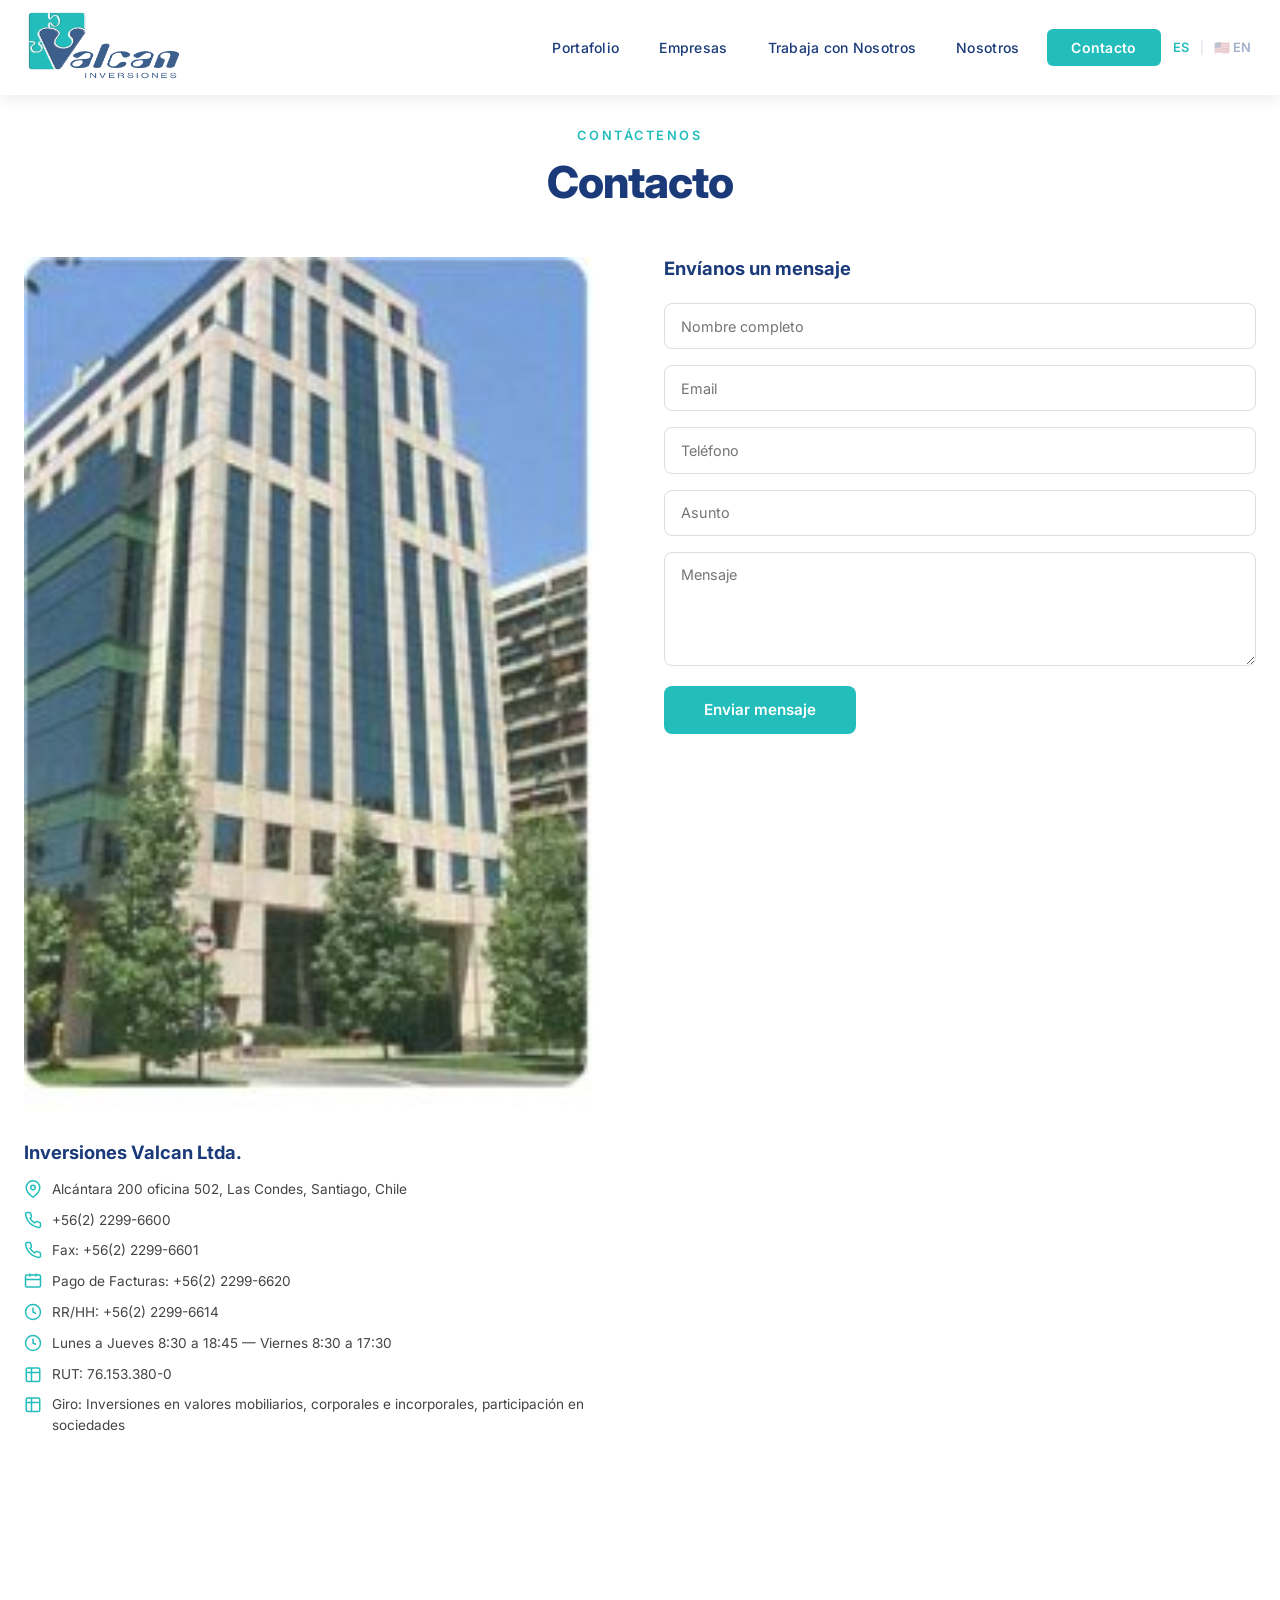
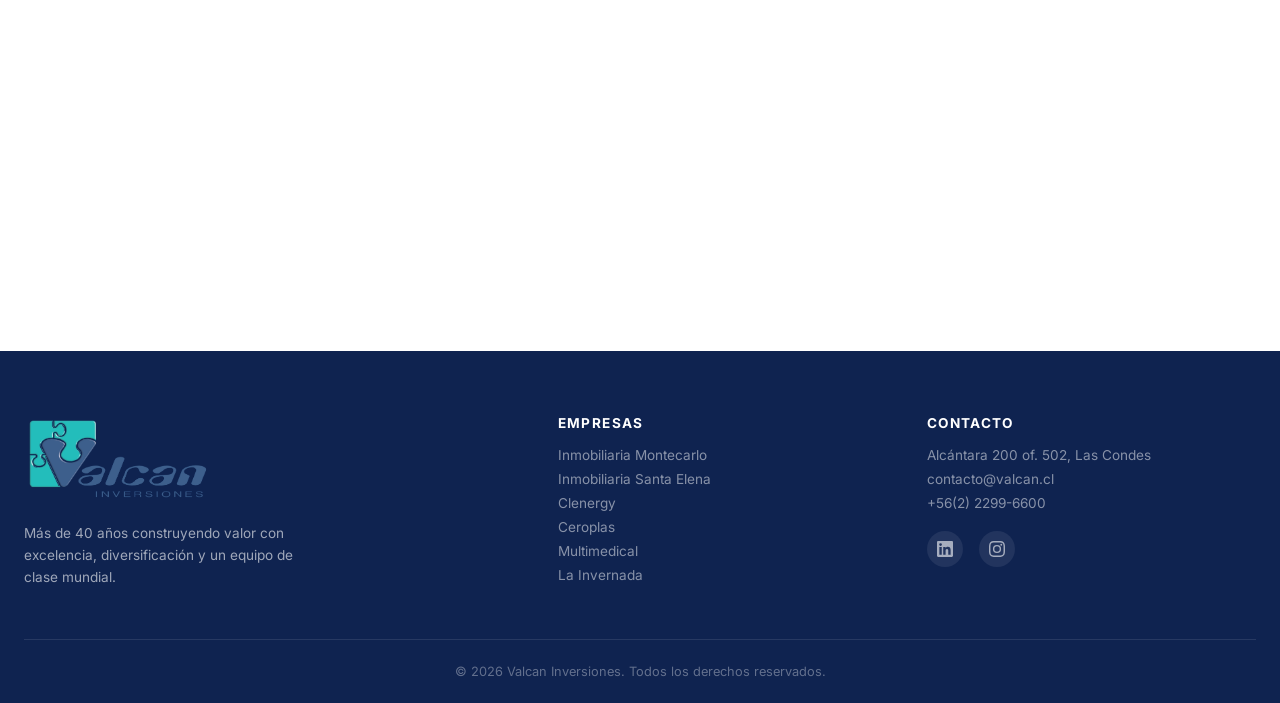
==== commit be48e804: "feat: agrega bandera 🇺🇸 al selector de idioma EN Co-Authored-By: Claude Opus 4.6 (1M context) <norep" ====
--- a/pages/contacto.html
+++ b/pages/contacto.html
@@ -31,7 +31,7 @@
         <li class="nav__lang">
           <button class="nav__lang-btn nav__lang-btn--active" data-lang="es">ES</button>
           <span class="nav__lang-sep">|</span>
-          <button class="nav__lang-btn" data-lang="en">EN</button>
+          <button class="nav__lang-btn" data-lang="en">🇺🇸 EN</button>
         </li>
       </ul>
     </div>
--- a/assets/css/style.css
+++ b/assets/css/style.css
@@ -493,6 +493,21 @@
   margin-top: 0.25rem;
 }
 
+.proyectos__badge {
+  display: inline-block;
+  align-self: flex-start;
+  margin-top: 0.5rem;
+  padding: 3px 8px;
+  font-size: 10px;
+  font-weight: 600;
+  text-transform: uppercase;
+  letter-spacing: 0.15em;
+  color: #fff;
+  background: transparent;
+  border: 1px solid #fff;
+  border-radius: 2px;
+}
+
 /* Stats */
 .proyectos__stats {
   display: grid;
@@ -886,6 +901,24 @@
   border-radius: 10px;
   border: 1px solid #e8e8e8;
   transition: transform 0.3s ease, box-shadow 0.3s ease, border-color 0.3s ease;
+  text-align: center;
+}
+
+.empresas__card-logo {
+  max-height: 80px;
+  max-width: 100%;
+  object-fit: contain;
+  margin-bottom: 1rem;
+}
+
+.empresas__card ul {
+  list-style: disc;
+  text-align: left;
+  padding-left: 1.2rem;
+  margin-top: 0.5rem;
+  font-size: 0.85rem;
+  color: #666;
+  line-height: 1.6;
 }
 
 .empresas__card:hover {
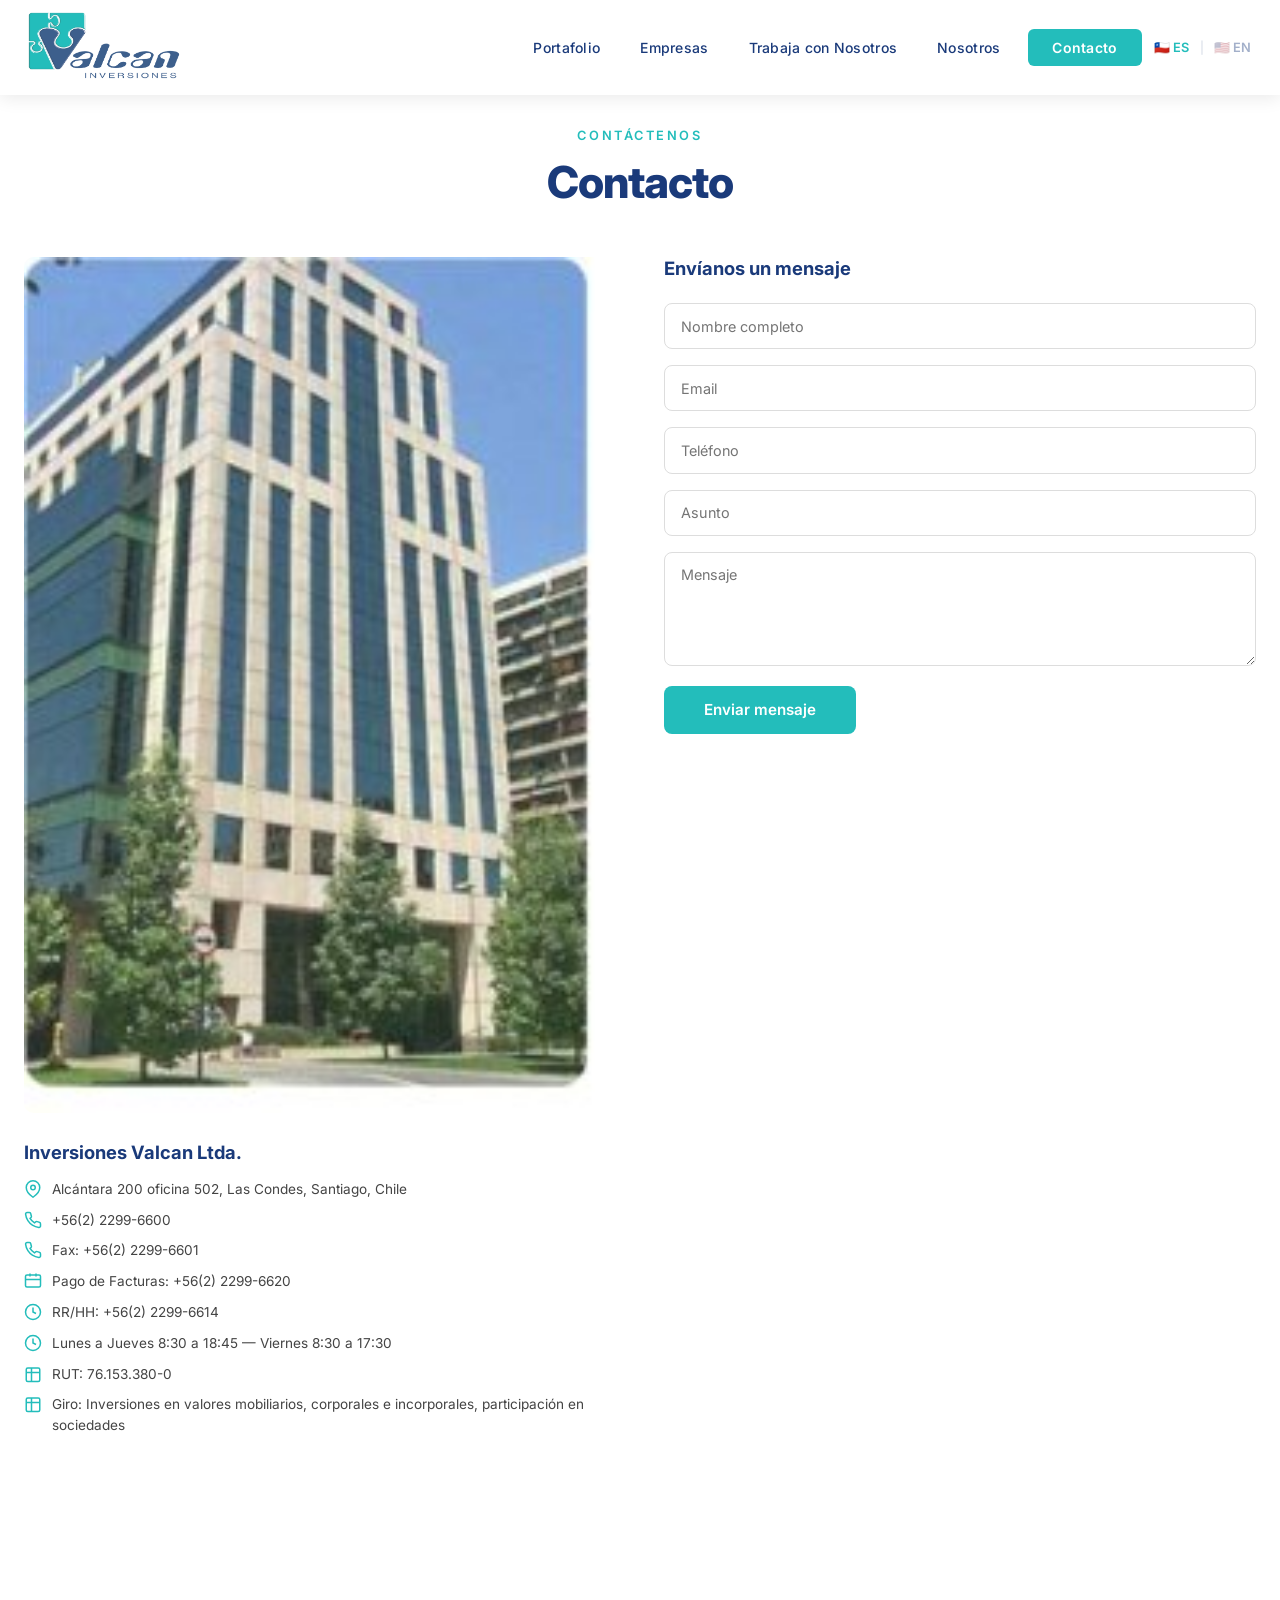
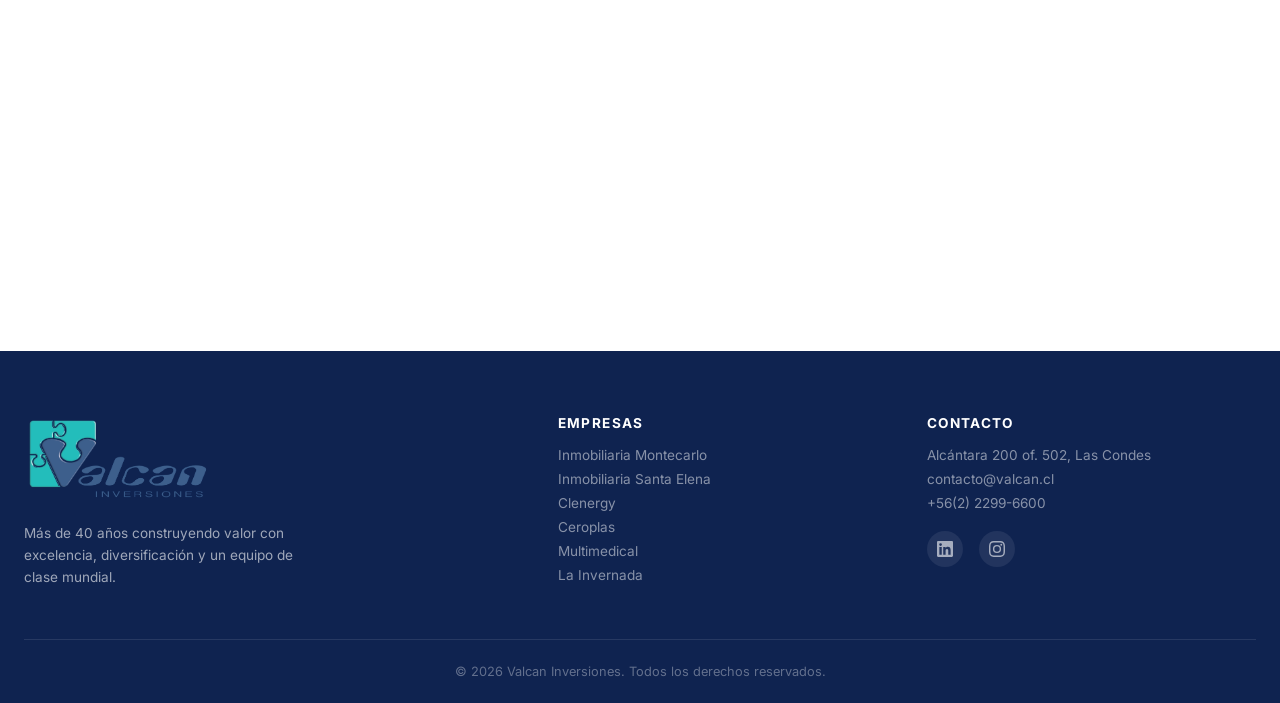
==== commit 95a8e43a: "corrige selector de idioma con banderas Co-Authored-By: Claude Opus 4.6 (1M context) <noreply@anthro" ====
--- a/pages/contacto.html
+++ b/pages/contacto.html
@@ -29,7 +29,7 @@
         <li><a href="../index.html#quienes" data-i18n="nav.about">Nosotros</a></li>
         <li><a href="contacto.html" class="nav__cta" data-i18n="nav.contact">Contacto</a></li>
         <li class="nav__lang">
-          <button class="nav__lang-btn nav__lang-btn--active" data-lang="es">ES</button>
+          <button class="nav__lang-btn nav__lang-btn--active" data-lang="es">🇨🇱 ES</button>
           <span class="nav__lang-sep">|</span>
           <button class="nav__lang-btn" data-lang="en">🇺🇸 EN</button>
         </li>
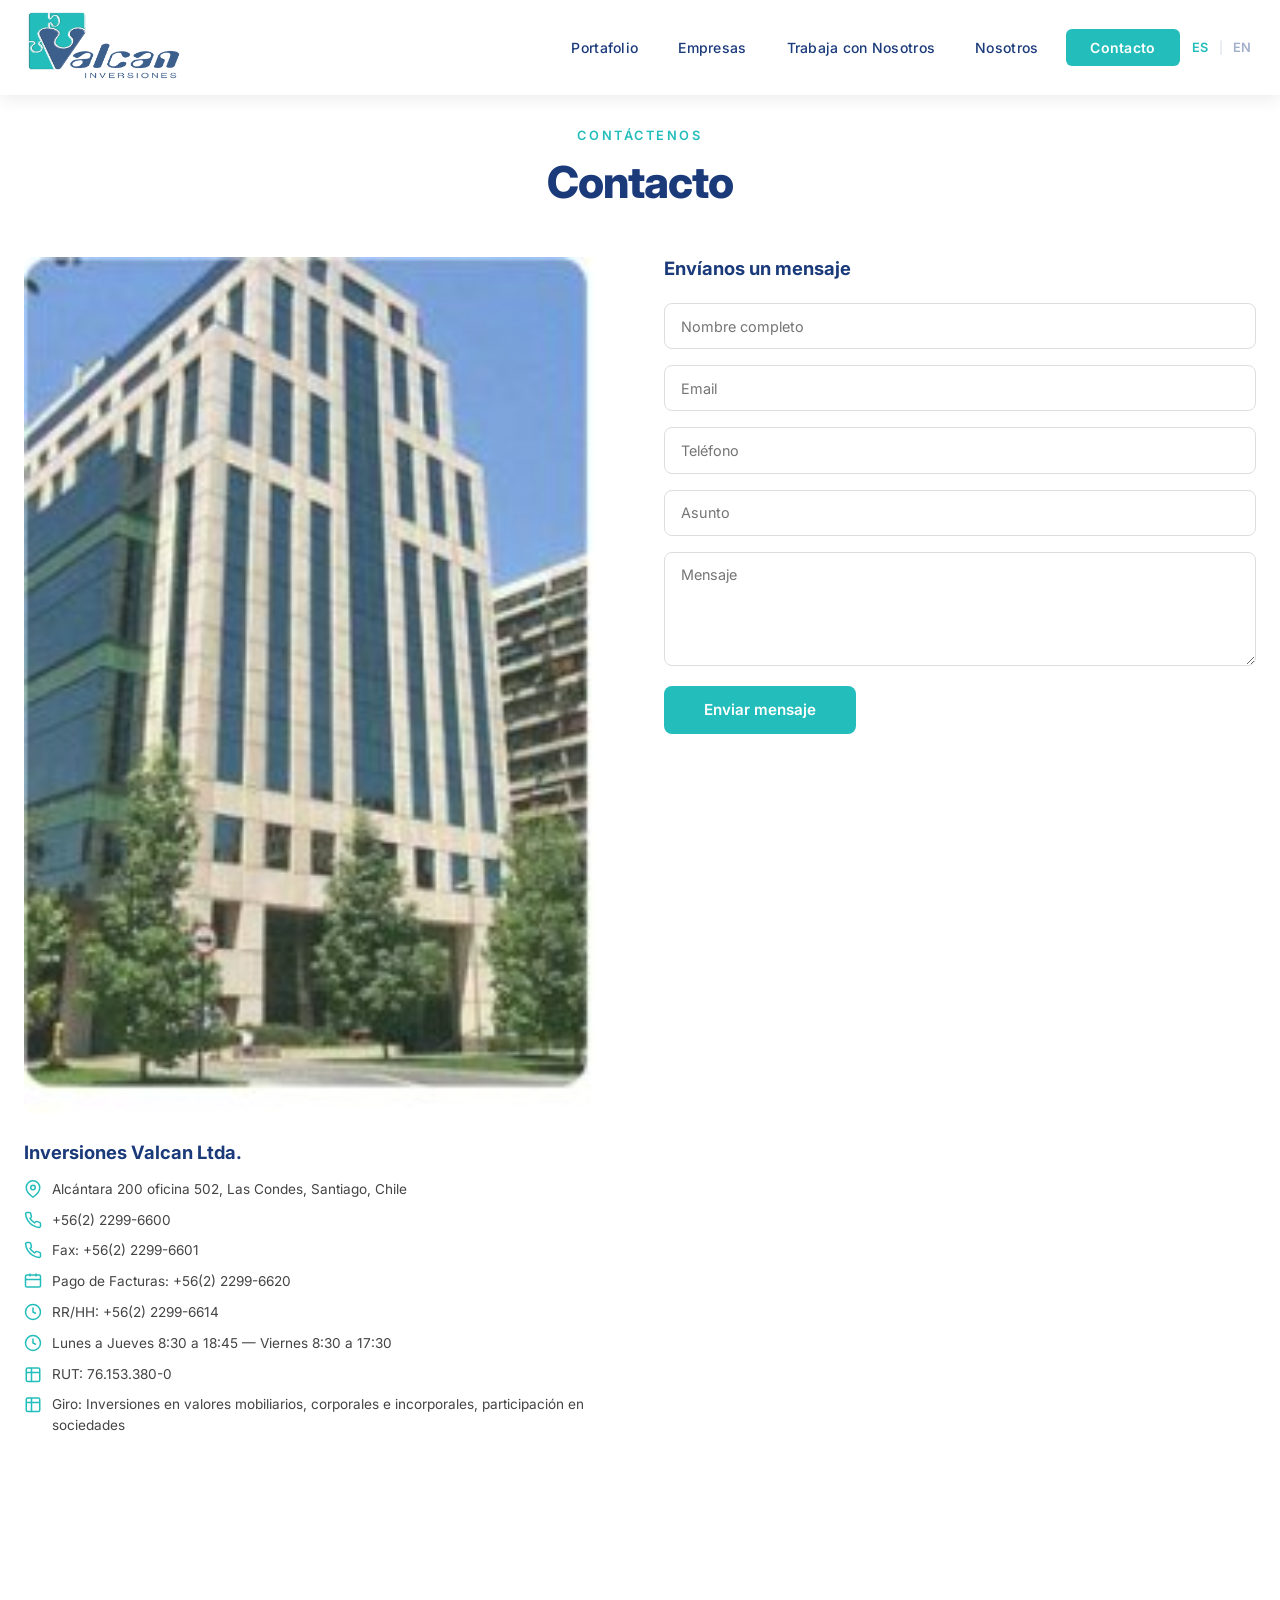
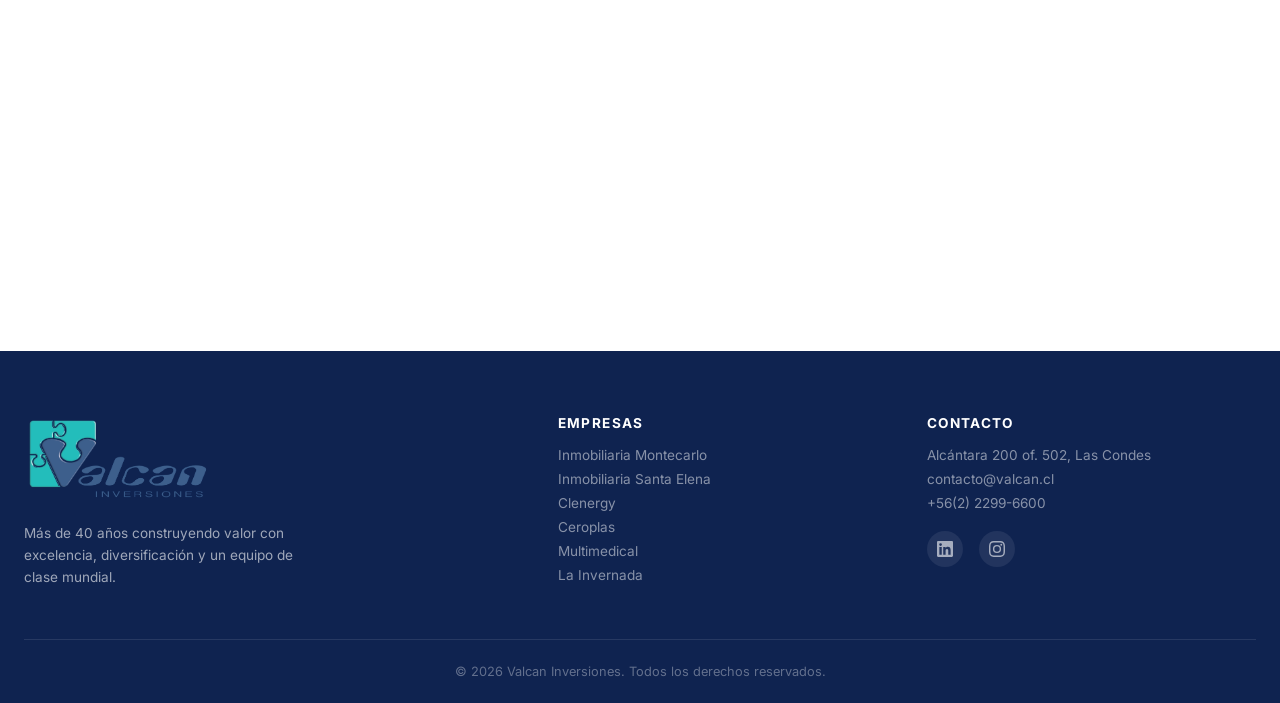
==== commit bb1d1d58: "limpia selector idioma Co-Authored-By: Claude Opus 4.6 (1M context) <noreply@anthropic.com>" ====
--- a/pages/contacto.html
+++ b/pages/contacto.html
@@ -29,9 +29,9 @@
         <li><a href="../index.html#quienes" data-i18n="nav.about">Nosotros</a></li>
         <li><a href="contacto.html" class="nav__cta" data-i18n="nav.contact">Contacto</a></li>
         <li class="nav__lang">
-          <button class="nav__lang-btn nav__lang-btn--active" data-lang="es">🇨🇱 ES</button>
+          <button class="nav__lang-btn nav__lang-btn--active" data-lang="es">ES</button>
           <span class="nav__lang-sep">|</span>
-          <button class="nav__lang-btn" data-lang="en">🇺🇸 EN</button>
+          <button class="nav__lang-btn" data-lang="en">EN</button>
         </li>
       </ul>
     </div>
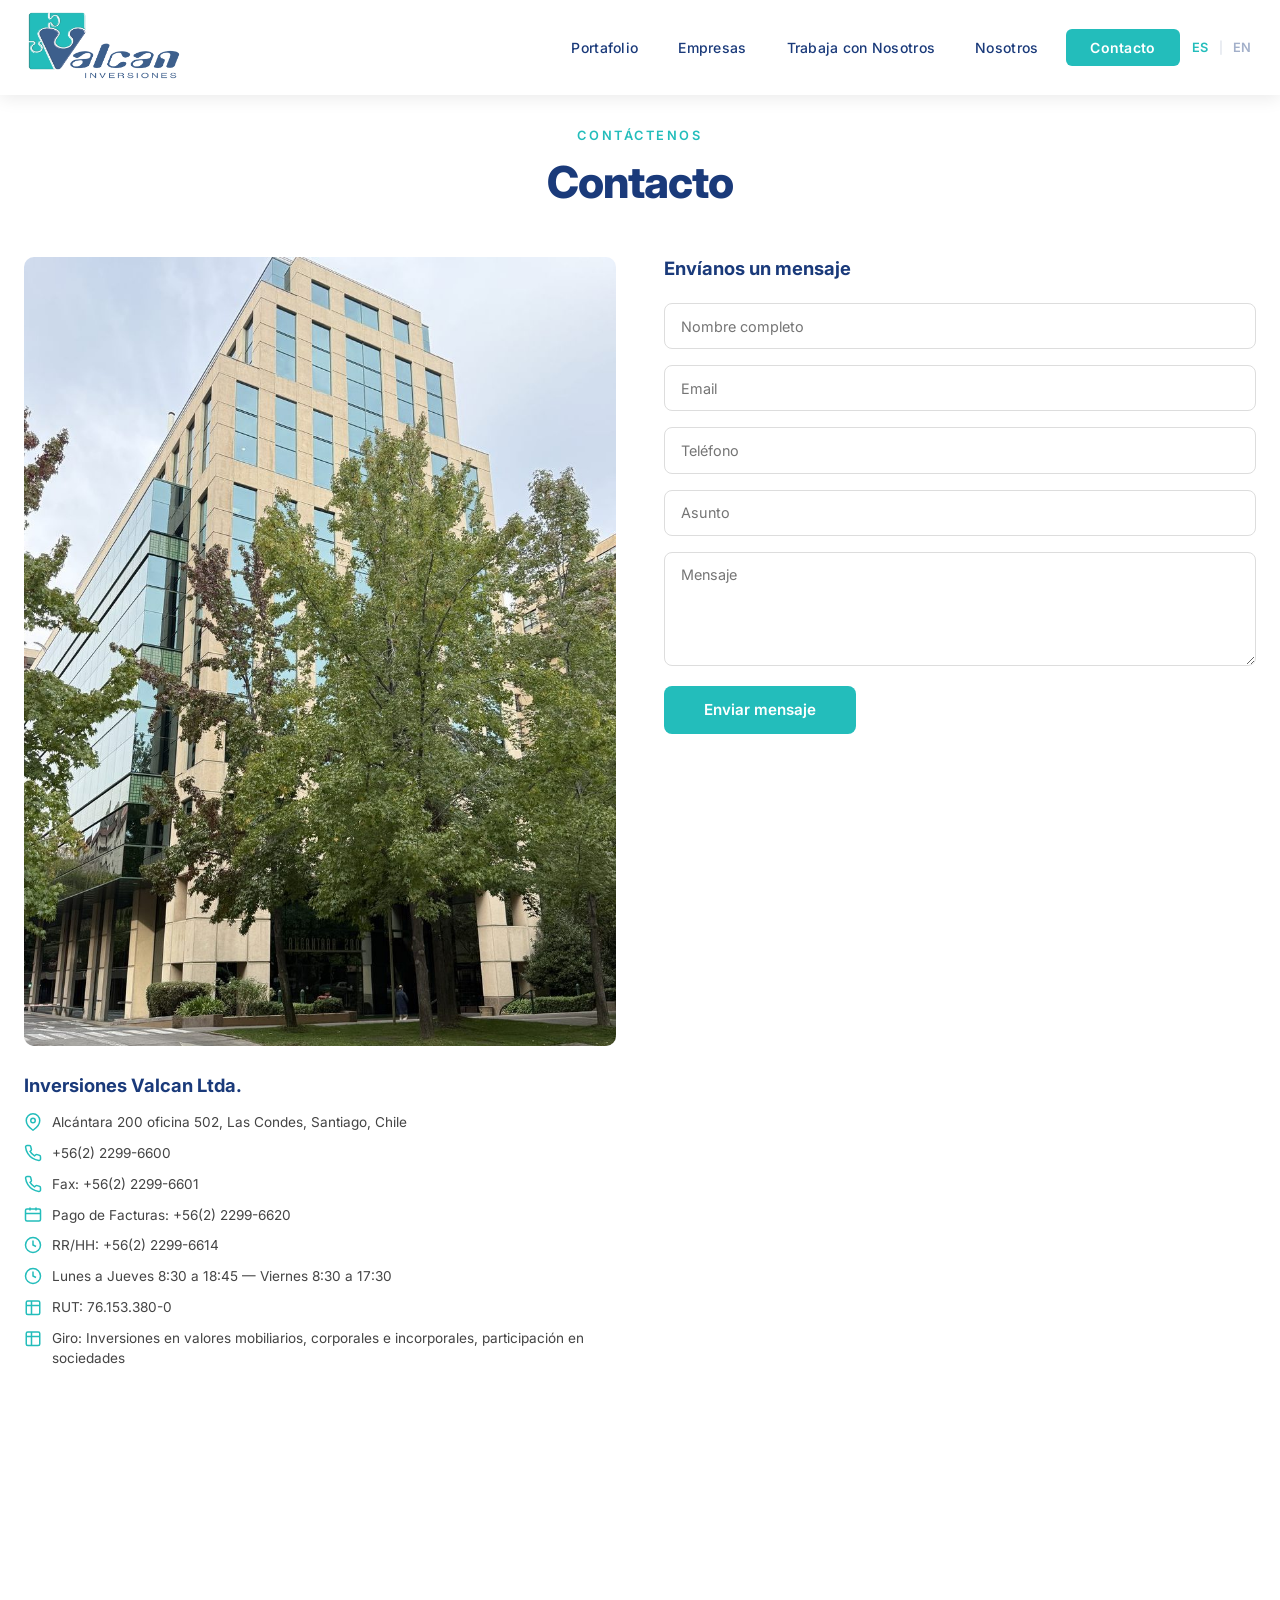
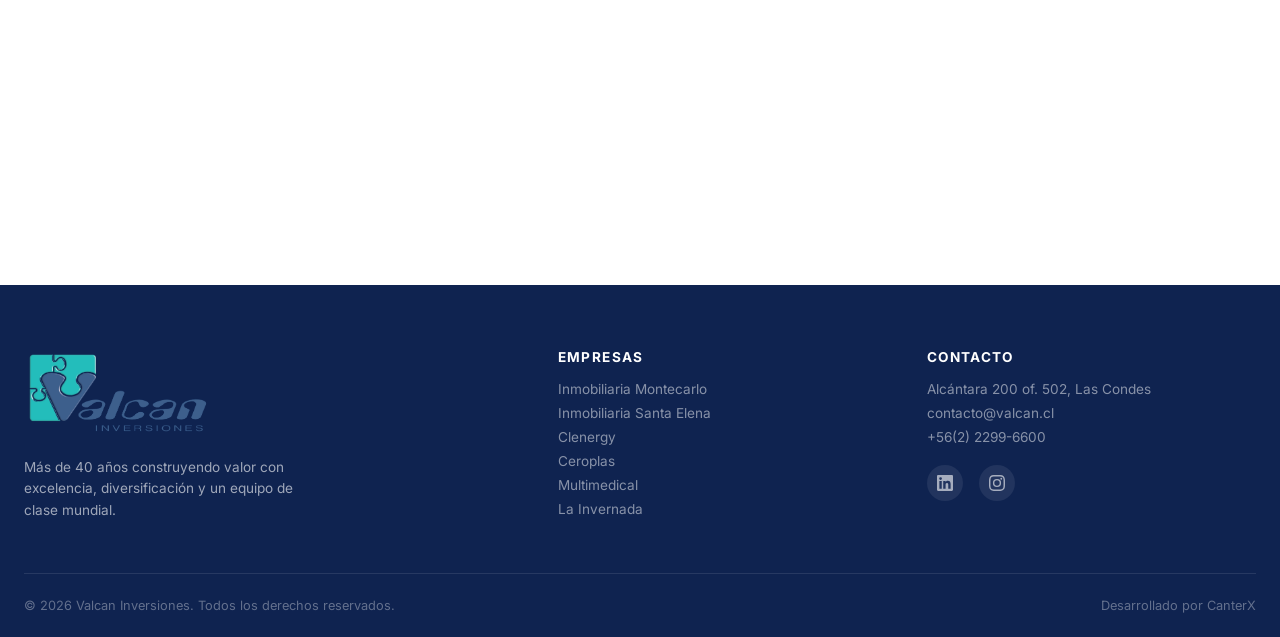
==== commit b8686263: "agrega segunda fila en Quiénes Somos con Foto home valcan Co-Authored-By: Claude Opus 4.6 (1M contex" ====
--- a/pages/contacto.html
+++ b/pages/contacto.html
@@ -151,6 +151,7 @@
       </div>
       <div class="footer__bottom">
         <p data-i18n="footer.copy">&copy; 2026 Valcan Inversiones. Todos los derechos reservados.</p>
+        <p class="footer__credit">Desarrollado por <a href="https://canterx.cl" target="_blank" rel="noopener">CanterX</a></p>
       </div>
     </div>
   </footer>
--- a/assets/css/style.css
+++ b/assets/css/style.css
@@ -279,14 +279,24 @@
 
 .hero__title {
   color: var(--blanco);
-  font-size: clamp(2.2rem, 6vw, 4.5rem);
+  font-size: clamp(1.4rem, 3.9vw, 2.9rem);
   font-weight: 800;
   line-height: 1.1;
-  margin-bottom: 1.5rem;
+  margin-bottom: 0.8rem;
   letter-spacing: -0.02em;
   opacity: 0;
   transform: translateY(20px);
   animation: fadeUp 0.8s ease 0.5s forwards;
+}
+
+.hero__sub {
+  color: #fff;
+  font-size: clamp(1rem, 2.2vw, 1.25rem);
+  font-weight: 400;
+  margin-bottom: 2rem;
+  opacity: 0;
+  transform: translateY(20px);
+  animation: fadeUp 0.8s ease 0.7s forwards;
 }
 
 .hero__desc {
@@ -720,73 +730,110 @@
 
 .timeline__list {
   position: relative;
-  max-width: 700px;
+  max-width: 900px;
   margin: 0 auto;
-  padding-left: 2rem;
-}
-
+  padding: 0 1rem;
+}
+
+/* Línea central continua */
 .timeline__list::before {
   content: '';
   position: absolute;
-  left: 6px;
+  left: 20px;
   top: 0;
   bottom: 0;
   width: 2px;
-  background: rgba(255,255,255,0.15);
-}
-
+  background: rgba(35, 189, 187, 0.4);
+}
+
+/* Cada hito: mobile-first como columna izquierda */
 .timeline__item {
+  display: grid;
+  grid-template-columns: 40px 1fr;
+  gap: 0;
+  margin-bottom: 2.5rem;
   position: relative;
-  padding-bottom: 2.5rem;
 }
 
 .timeline__item:last-child {
-  padding-bottom: 0;
-}
-
-.timeline__stem {
+  margin-bottom: 0;
+}
+
+/* Centro: contiene el dot */
+.timeline__center {
+  display: flex;
+  align-items: flex-start;
+  justify-content: center;
+  padding-top: 0.2rem;
+  grid-row: 1;
+}
+
+/* Spacer oculto en mobile */
+.timeline__spacer {
   display: none;
 }
 
+/* Dot estándar */
 .timeline__dot {
-  position: absolute;
-  left: -2rem;
-  top: 0.35rem;
-  width: 14px;
-  height: 14px;
+  width: 12px;
+  height: 12px;
   border-radius: 50%;
-  background: var(--teal);
-  border: 3px solid var(--azul);
-  z-index: 1;
-  transform: translateX(calc(-50% + 7px));
-}
-
-.timeline__card {
-  background: rgba(255,255,255,0.06);
-  border-radius: 10px;
-  padding: 1.25rem 1.5rem;
-  border: 1px solid rgba(255,255,255,0.08);
+  background: #23bdbb;
+  box-shadow: 0 0 0 4px rgba(35, 189, 187, 0.2), 0 0 0 8px rgba(35, 189, 187, 0.08);
+  flex-shrink: 0;
+  z-index: 2;
+  position: relative;
+}
+
+/* Dot fundacional */
+.timeline__item--founder .timeline__dot {
+  width: 20px;
+  height: 20px;
+  box-shadow: 0 0 0 5px rgba(35, 189, 187, 0.25), 0 0 0 10px rgba(35, 189, 187, 0.1);
+}
+
+/* Dot presente */
+.timeline__item--present .timeline__dot {
+  width: 16px;
+  height: 16px;
+  background: #fff;
+  box-shadow: 0 0 0 4px rgba(255, 255, 255, 0.25), 0 0 0 8px rgba(255, 255, 255, 0.1);
+}
+
+/* Contenido del hito */
+.timeline__content {
+  text-align: left;
+  padding-left: 1rem;
 }
 
 .timeline__year {
-  font-size: 0.7rem;
-  font-weight: 700;
-  text-transform: uppercase;
-  letter-spacing: 0.15em;
-  color: var(--teal);
-}
-
-.timeline__card h3 {
+  display: block;
+  font-size: 18.7px;
+  font-weight: 500;
+  color: #23bdbb;
+  margin-bottom: 0.25rem;
+}
+
+.timeline__item--founder .timeline__year {
+  font-size: 22px;
+}
+
+.timeline__content h3 {
   color: var(--blanco);
-  font-size: 1.05rem;
-  font-weight: 700;
-  margin: 0.35rem 0 0.5rem;
-}
-
-.timeline__card p {
-  color: rgba(255,255,255,0.65);
-  font-size: 0.875rem;
+  font-size: 15px;
+  font-weight: 500;
+  margin: 0 0 0.35rem;
+}
+
+.timeline__item--founder .timeline__content h3 {
+  font-size: 16px;
+}
+
+.timeline__content p {
+  color: #B5D4F4;
+  font-size: 13px;
   line-height: 1.6;
+  margin: 0;
 }
 
 /* ===== PREMIOS ===== */
@@ -1026,13 +1073,33 @@
 }
 
 .footer__bottom {
+  display: flex;
+  flex-direction: column;
+  align-items: center;
   text-align: center;
   padding: 1.5rem 0;
+  gap: 0.25rem;
 }
 
 .footer__bottom p {
   font-size: 0.8rem;
   color: rgba(255,255,255,0.35);
+}
+
+.footer__credit a {
+  color: rgba(255,255,255,0.35);
+  text-decoration: none;
+}
+
+.footer__credit a:hover {
+  color: rgba(255,255,255,0.6);
+}
+
+@media (min-width: 768px) {
+  .footer__bottom {
+    flex-direction: row;
+    justify-content: space-between;
+  }
 }
 
 /* ===== DESKTOP (768px+) ===== */
@@ -1173,83 +1240,63 @@
     grid-template-columns: repeat(3, 1fr);
   }
 
-  /* Timeline desktop — horizontal */
-  .timeline__list {
-    display: grid;
-    grid-template-columns: repeat(6, 1fr);
-    gap: 0;
-    max-width: 100%;
+  /* Timeline desktop — vertical alternada */
+  .timeline__list::before {
+    left: 50%;
+    transform: translateX(-50%);
+  }
+
+  .timeline__item {
+    grid-template-columns: 1fr 60px 1fr;
+    margin-bottom: 3.5rem;
+  }
+
+  .timeline__spacer {
+    display: block;
+  }
+
+  /* Izquierda: contenido | centro | spacer */
+  .timeline__item--left .timeline__content {
+    text-align: right;
+    padding-right: 1.5rem;
     padding-left: 0;
-    position: relative;
-  }
-
-  .timeline__list::before {
-    left: 0;
-    right: 0;
-    top: auto;
-    bottom: auto;
-    width: 100%;
-    height: 2px;
-    background: var(--teal);
-    opacity: 0.5;
-    /* Position at the dot row center */
-    top: calc(50%);
-    transform: translateY(-50%);
-  }
-
-  .timeline__item {
-    display: flex;
-    flex-direction: column;
-    align-items: center;
-    padding-bottom: 0;
-    position: relative;
-  }
-
-  .timeline__stem {
-    display: block;
-    width: 1px;
-    height: 28px;
-    background: var(--teal);
-    opacity: 0.5;
-    flex-shrink: 0;
+    grid-column: 1;
+  }
+  .timeline__item--left .timeline__center {
+    grid-column: 2;
+  }
+  .timeline__item--left .timeline__spacer {
+    grid-column: 3;
+  }
+
+  /* Derecha: spacer | centro | contenido */
+  .timeline__item--right .timeline__spacer {
+    grid-column: 1;
+  }
+  .timeline__item--right .timeline__center {
+    grid-column: 2;
+  }
+  .timeline__item--right .timeline__content {
+    text-align: left;
+    padding-left: 1.5rem;
+    padding-right: 0;
+    grid-column: 3;
   }
 
   .timeline__year {
-    font-size: 1.1rem;
-    font-weight: 800;
-    letter-spacing: 0.05em;
-    color: var(--teal);
-    margin-bottom: 0;
-  }
-
-  .timeline__dot {
-    position: relative;
-    left: auto;
-    top: auto;
-    transform: none;
-    width: 14px;
-    height: 14px;
-    background: var(--teal);
-    border: 3px solid var(--blanco);
-    flex-shrink: 0;
-    z-index: 2;
-  }
-
-  .timeline__card {
-    text-align: center;
-    padding: 0.75rem 0.5rem;
-    background: transparent;
-    border: none;
-  }
-
-  .timeline__card h3 {
-    font-size: 0.8rem;
-    margin: 0 0 0.3rem;
-  }
-
-  .timeline__card p {
-    font-size: 0.7rem;
-    line-height: 1.45;
+    font-size: 22px;
+  }
+
+  .timeline__item--founder .timeline__year {
+    font-size: 26px;
+  }
+
+  .timeline__content h3 {
+    font-size: 15px;
+  }
+
+  .timeline__item--founder .timeline__content h3 {
+    font-size: 16px;
   }
 
   /* Empresas desktop */
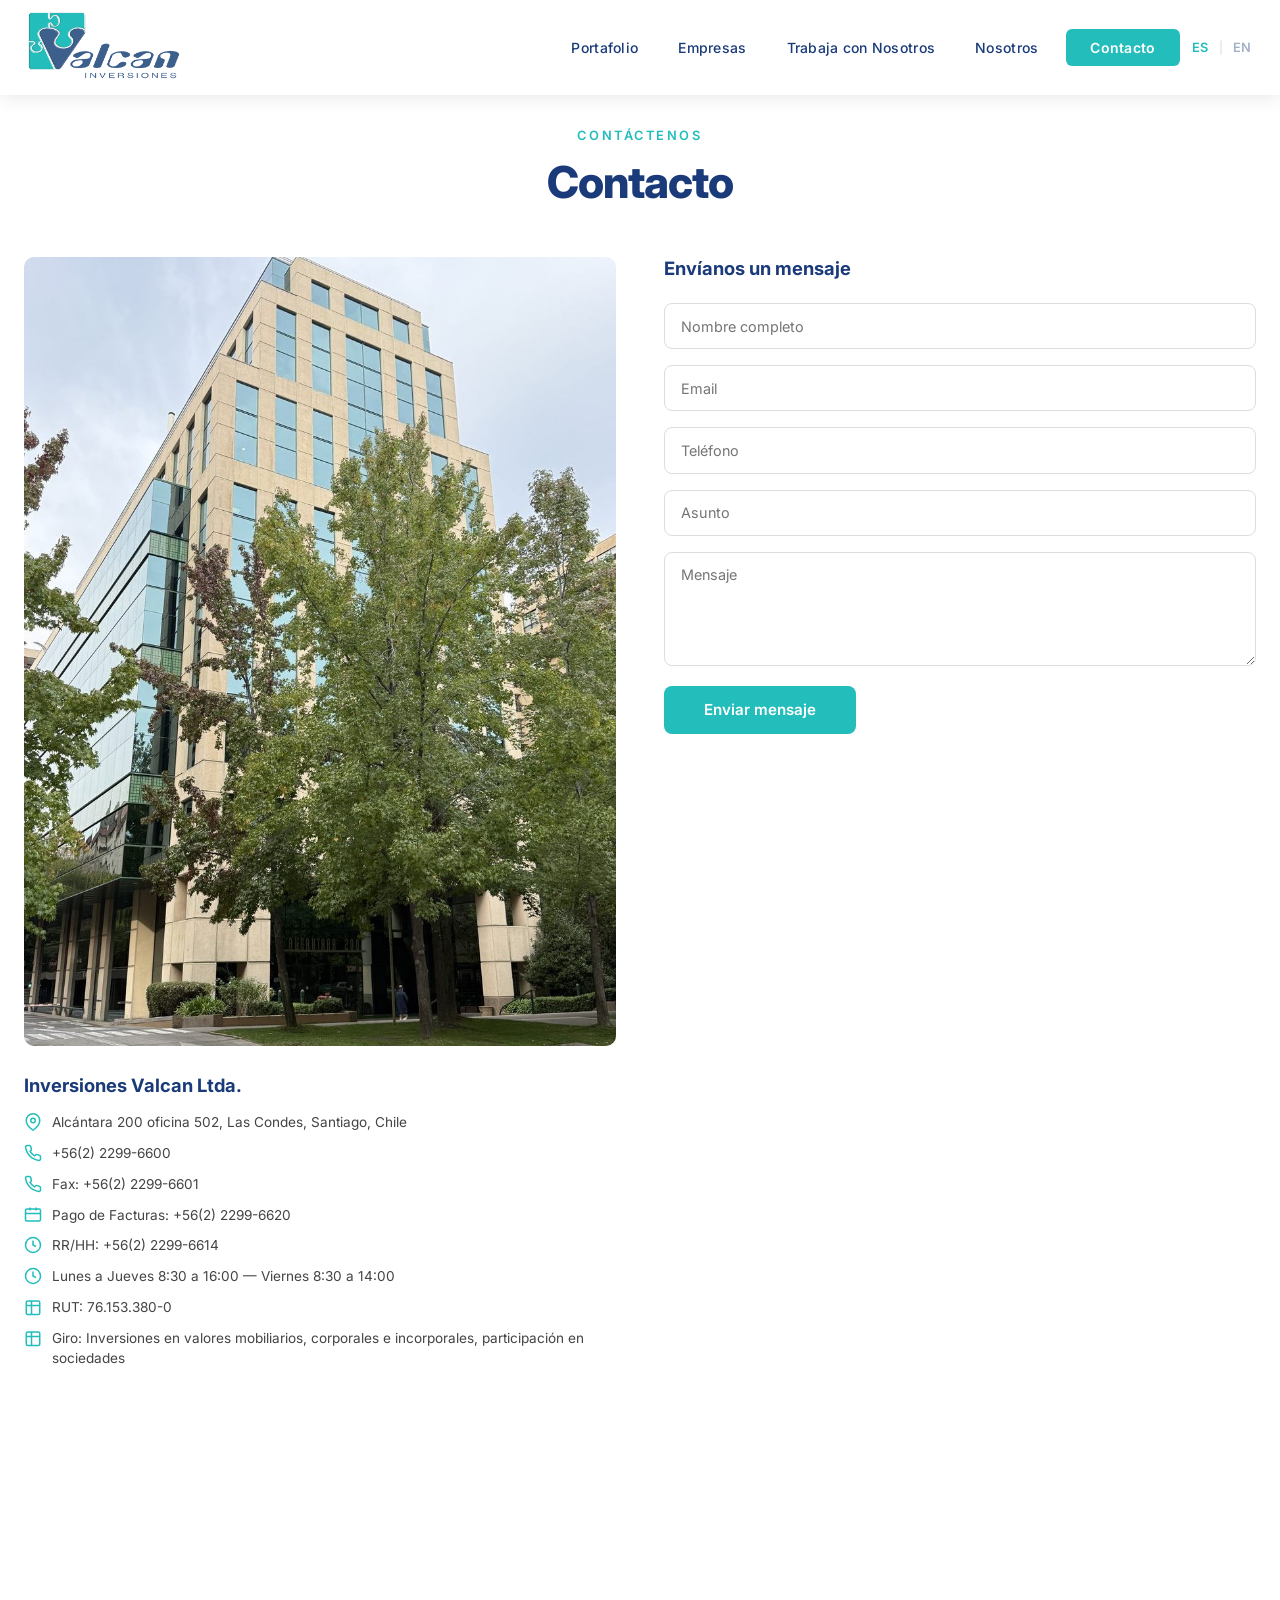
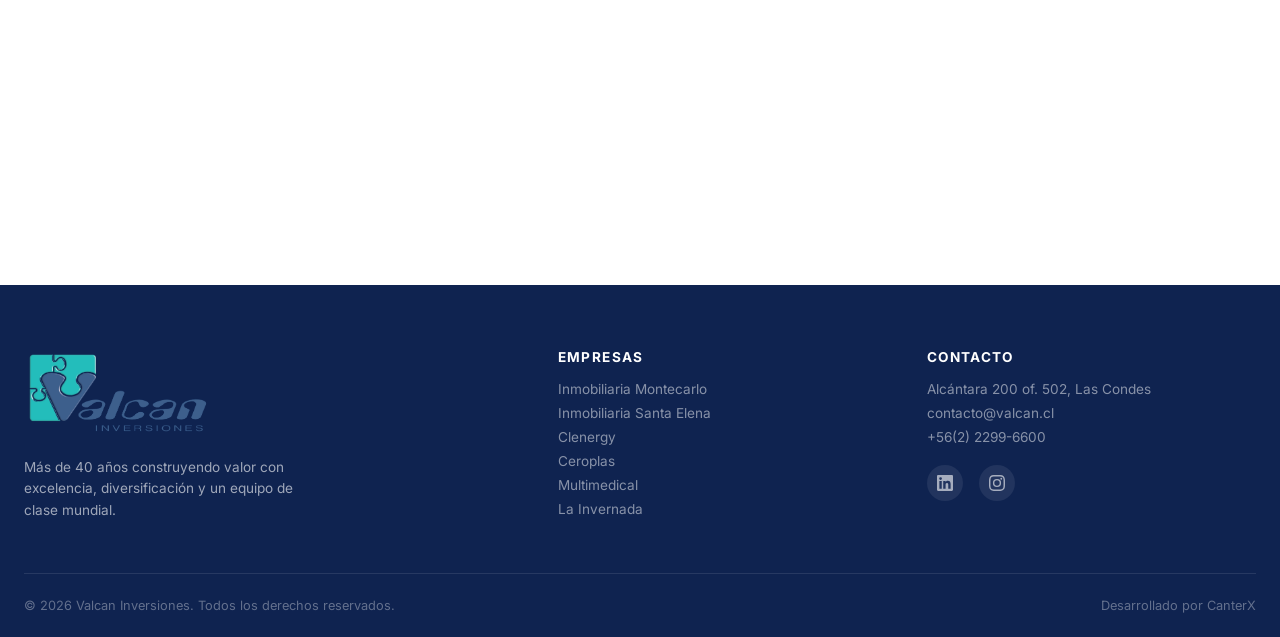
==== commit e908390c: "actualiza horario de atención" ====
--- a/pages/contacto.html
+++ b/pages/contacto.html
@@ -72,7 +72,7 @@
               </li>
               <li>
                 <svg viewBox="0 0 24 24" fill="none" stroke="currentColor" stroke-width="2"><circle cx="12" cy="12" r="10"/><path d="M12 6v6l4 2"/></svg>
-                Lunes a Jueves 8:30 a 18:45 — Viernes 8:30 a 17:30
+                Lunes a Jueves 8:30 a 16:00 — Viernes 8:30 a 14:00
               </li>
               <li>
                 <svg viewBox="0 0 24 24" fill="none" stroke="currentColor" stroke-width="2"><rect x="3" y="4" width="18" height="18" rx="2"/><path d="M3 10h18M10 4v18"/></svg>
@@ -151,7 +151,7 @@
       </div>
       <div class="footer__bottom">
         <p data-i18n="footer.copy">&copy; 2026 Valcan Inversiones. Todos los derechos reservados.</p>
-        <p class="footer__credit">Desarrollado por <a href="https://canterx.cl" target="_blank" rel="noopener">CanterX</a></p>
+        <p class="footer__credit">Desarrollado por <a href="https://www.canterx.com" target="_blank" rel="noopener noreferrer">CanterX</a></p>
       </div>
     </div>
   </footer>
--- a/assets/css/style.css
+++ b/assets/css/style.css
@@ -556,6 +556,10 @@
   gap: 2.5rem;
 }
 
+.quienes__grid--reverse .quienes__img {
+  order: -1;
+}
+
 .quienes__img img {
   width: 100%;
   border-radius: 10px;
@@ -1197,6 +1201,14 @@
     grid-template-columns: 1fr 1.2fr;
     gap: 3.5rem;
     align-items: center;
+  }
+
+  .quienes__grid--reverse {
+    grid-template-columns: 1.2fr 1fr;
+  }
+
+  .quienes__grid--reverse .quienes__img {
+    order: 0;
   }
 
   .quienes__img img {
@@ -1616,4 +1628,33 @@
   .trabaja-cultura__grid {
     grid-template-columns: repeat(3, 1fr);
   }
-}
+
+  .portfolio-card:hover .card-overlay {
+    opacity: 1;
+    pointer-events: auto;
+  }
+}
+
+/* Overlay hover info */
+.card-overlay {
+  position: absolute;
+  inset: 0;
+  background: rgba(0,0,0,0.85);
+  display: flex;
+  align-items: center;
+  justify-content: center;
+  padding: 1.5rem;
+  opacity: 0;
+  transition: opacity 0.3s ease;
+  z-index: 5;
+  border-radius: 12px;
+  pointer-events: none;
+}
+
+.card-overlay p {
+  color: white;
+  font-size: 14px;
+  line-height: 1.5;
+  text-align: center;
+  margin: 0;
+}
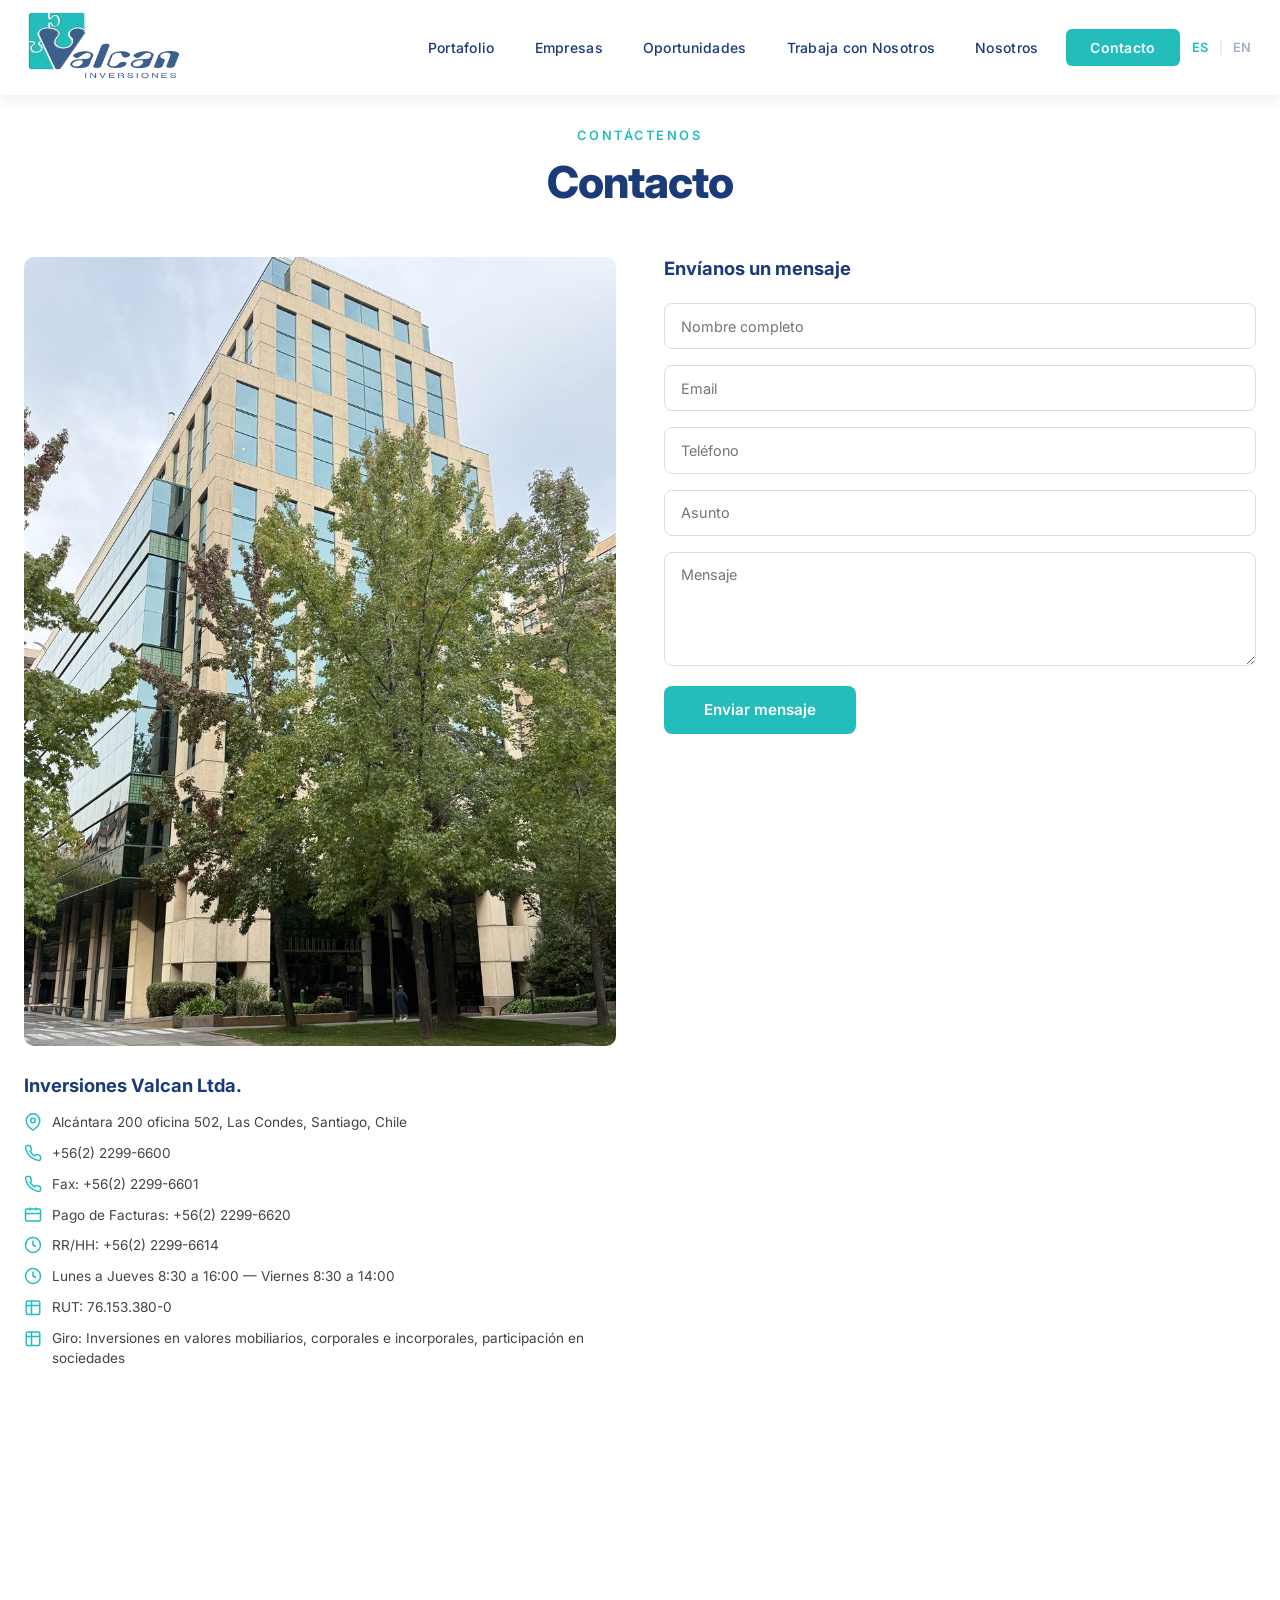
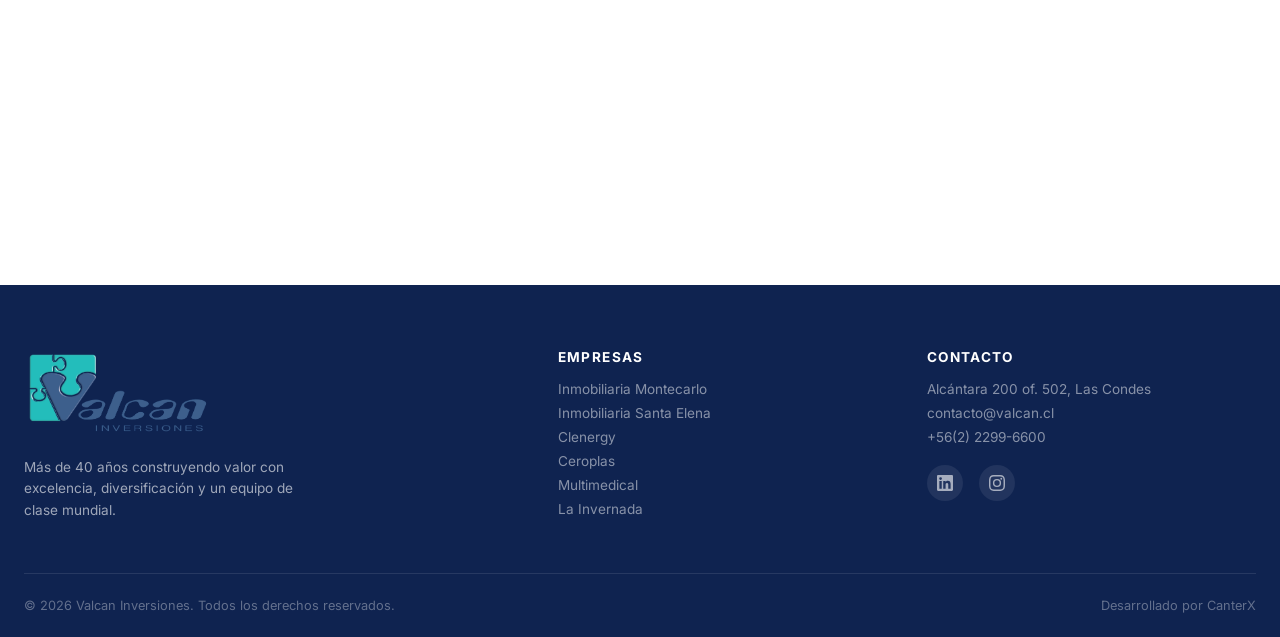
==== commit aca2a0fd: "agrega página Oportunidades con locales y terrenos" ====
--- a/pages/contacto.html
+++ b/pages/contacto.html
@@ -25,6 +25,7 @@
       <ul class="nav__links" id="navLinks">
         <li><a href="../index.html#proyectos" data-i18n="nav.portfolio">Portafolio</a></li>
         <li><a href="empresas.html" data-i18n="nav.companies">Empresas</a></li>
+        <li><a href="oportunidades.html" data-i18n="nav.opportunities">Oportunidades</a></li>
         <li><a href="trabaja.html" data-i18n="nav.work">Trabaja con Nosotros</a></li>
         <li><a href="../index.html#quienes" data-i18n="nav.about">Nosotros</a></li>
         <li><a href="contacto.html" class="nav__cta" data-i18n="nav.contact">Contacto</a></li>
--- a/assets/css/style.css
+++ b/assets/css/style.css
@@ -394,8 +394,16 @@
 
 .rubros__grid {
   display: grid;
-  grid-template-columns: 1fr;
-  gap: 2rem;
+  grid-template-columns: repeat(2, 1fr);
+  gap: 1.25rem;
+}
+
+/* Rubros tablet: 3 columnas */
+@media (min-width: 640px) {
+  .rubros__grid {
+    grid-template-columns: repeat(3, 1fr);
+    gap: 1.5rem;
+  }
 }
 
 .rubros__item {
@@ -1172,9 +1180,9 @@
     padding: 0 2rem;
   }
 
-  /* Rubros desktop */
+  /* Rubros tablet: 3 columnas */
   .rubros__grid {
-    grid-template-columns: repeat(5, 1fr);
+    grid-template-columns: repeat(3, 1fr);
     gap: 1.5rem;
   }
 
@@ -1335,8 +1343,28 @@
     grid-template-columns: repeat(3, 1fr);
   }
 
+  /* Rubros desktop: 6 columnas en una sola fila */
+  .rubros__grid {
+    grid-template-columns: repeat(6, 1fr);
+    gap: 1rem;
+  }
+
   .rubros__item {
-    padding: 2.5rem 1.5rem;
+    padding: 1.5rem 1rem;
+  }
+
+  .rubros__icon {
+    width: 44px;
+    height: 44px;
+    margin-bottom: 1rem;
+  }
+
+  .rubros__item h3 {
+    font-size: 0.9rem;
+  }
+
+  .rubros__item p {
+    font-size: 0.78rem;
   }
 }
 
@@ -1658,3 +1686,218 @@
   text-align: center;
   margin: 0;
 }
+
+/* ===== OPORTUNIDADES PAGE ===== */
+.oport-section {
+  padding: 4rem 0 5rem;
+  background: var(--blanco);
+}
+
+/* Tabs de navegación interna */
+.oport-tabs {
+  display: flex;
+  justify-content: center;
+  flex-wrap: wrap;
+  gap: 0.75rem;
+  margin-bottom: 3rem;
+}
+
+.oport-tab {
+  padding: 0.7rem 1.75rem;
+  border-radius: 999px;
+  border: 1.5px solid #dfe3ea;
+  background: var(--blanco);
+  color: var(--azul);
+  font-family: 'Inter', sans-serif;
+  font-weight: 600;
+  font-size: 0.9rem;
+  cursor: pointer;
+  transition: background 0.3s ease, border-color 0.3s ease, color 0.3s ease;
+}
+
+.oport-tab:hover {
+  border-color: var(--teal);
+  color: var(--teal);
+}
+
+.oport-tab--active {
+  background: var(--azul);
+  border-color: var(--azul);
+  color: var(--blanco);
+}
+
+/* Paneles */
+.oport-panel {
+  display: none;
+}
+
+.oport-panel--active {
+  display: block;
+}
+
+/* Grid responsive: 1 col mobile / 2 tablet / 3 desktop */
+.oport-grid {
+  display: grid;
+  grid-template-columns: 1fr;
+  gap: 1.75rem;
+}
+
+@media (min-width: 640px) {
+  .oport-grid {
+    grid-template-columns: repeat(2, 1fr);
+  }
+}
+
+@media (min-width: 1024px) {
+  .oport-grid {
+    grid-template-columns: repeat(3, 1fr);
+  }
+}
+
+/* Card */
+.oport-card {
+  background: var(--blanco);
+  border: 1px solid #eaeaea;
+  border-radius: 14px;
+  overflow: hidden;
+  display: flex;
+  flex-direction: column;
+  transition: transform 0.3s ease, box-shadow 0.3s ease;
+}
+
+.oport-card:hover {
+  transform: translateY(-6px);
+  box-shadow: 0 16px 40px rgba(26, 58, 122, 0.12);
+}
+
+.oport-card__photo {
+  aspect-ratio: 4 / 3;
+  background: var(--gris);
+  display: flex;
+  align-items: center;
+  justify-content: center;
+  color: #9aa0ab;
+  font-size: 0.8rem;
+  font-weight: 500;
+  letter-spacing: 0.08em;
+  text-transform: uppercase;
+  border-bottom: 1px solid #ececec;
+}
+
+.oport-card__body {
+  padding: 1.5rem;
+  display: flex;
+  flex-direction: column;
+  gap: 0.5rem;
+  flex: 1;
+}
+
+.oport-card__title {
+  font-size: 1.1rem;
+  font-weight: 700;
+  color: var(--azul);
+  margin-bottom: 0.25rem;
+}
+
+.oport-card__meta {
+  display: flex;
+  align-items: center;
+  gap: 0.5rem;
+  color: #666;
+  font-size: 0.88rem;
+}
+
+.oport-card__meta svg {
+  width: 16px;
+  height: 16px;
+  flex-shrink: 0;
+  color: var(--teal);
+}
+
+.oport-card__btn {
+  margin-top: auto;
+  align-self: flex-start;
+  background: var(--teal);
+  color: var(--blanco);
+  border: none;
+  padding: 0.65rem 1.6rem;
+  border-radius: 8px;
+  font-family: 'Inter', sans-serif;
+  font-weight: 600;
+  font-size: 0.88rem;
+  cursor: pointer;
+  transition: background 0.3s ease, transform 0.3s ease, box-shadow 0.3s ease;
+}
+
+.oport-card__btn:hover {
+  background: #1da5a3;
+  transform: translateY(-2px);
+  box-shadow: 0 8px 25px rgba(35, 189, 187, 0.3);
+}
+
+/* Modal de consulta */
+.oport-modal {
+  position: fixed;
+  inset: 0;
+  z-index: 2000;
+  display: none;
+  align-items: center;
+  justify-content: center;
+  padding: 1.5rem;
+}
+
+.oport-modal--open {
+  display: flex;
+}
+
+.oport-modal__backdrop {
+  position: absolute;
+  inset: 0;
+  background: rgba(10, 15, 35, 0.6);
+  backdrop-filter: blur(3px);
+}
+
+.oport-modal__dialog {
+  position: relative;
+  z-index: 1;
+  background: var(--blanco);
+  border-radius: 16px;
+  width: 100%;
+  max-width: 520px;
+  max-height: 90vh;
+  overflow-y: auto;
+  padding: 2.5rem;
+  box-shadow: 0 30px 80px rgba(0, 0, 0, 0.3);
+}
+
+.oport-modal__close {
+  position: absolute;
+  top: 1rem;
+  right: 1rem;
+  background: none;
+  border: none;
+  cursor: pointer;
+  color: #888;
+  line-height: 0;
+  padding: 0.25rem;
+  transition: color 0.3s ease;
+}
+
+.oport-modal__close:hover {
+  color: var(--azul);
+}
+
+.oport-modal__title {
+  font-size: 1.5rem;
+  font-weight: 800;
+  color: var(--azul);
+  margin-bottom: 0.5rem;
+  letter-spacing: -0.01em;
+}
+
+.oport-modal__subtitle {
+  color: #666;
+  font-size: 0.9rem;
+  margin-bottom: 1.5rem;
+  line-height: 1.6;
+}
